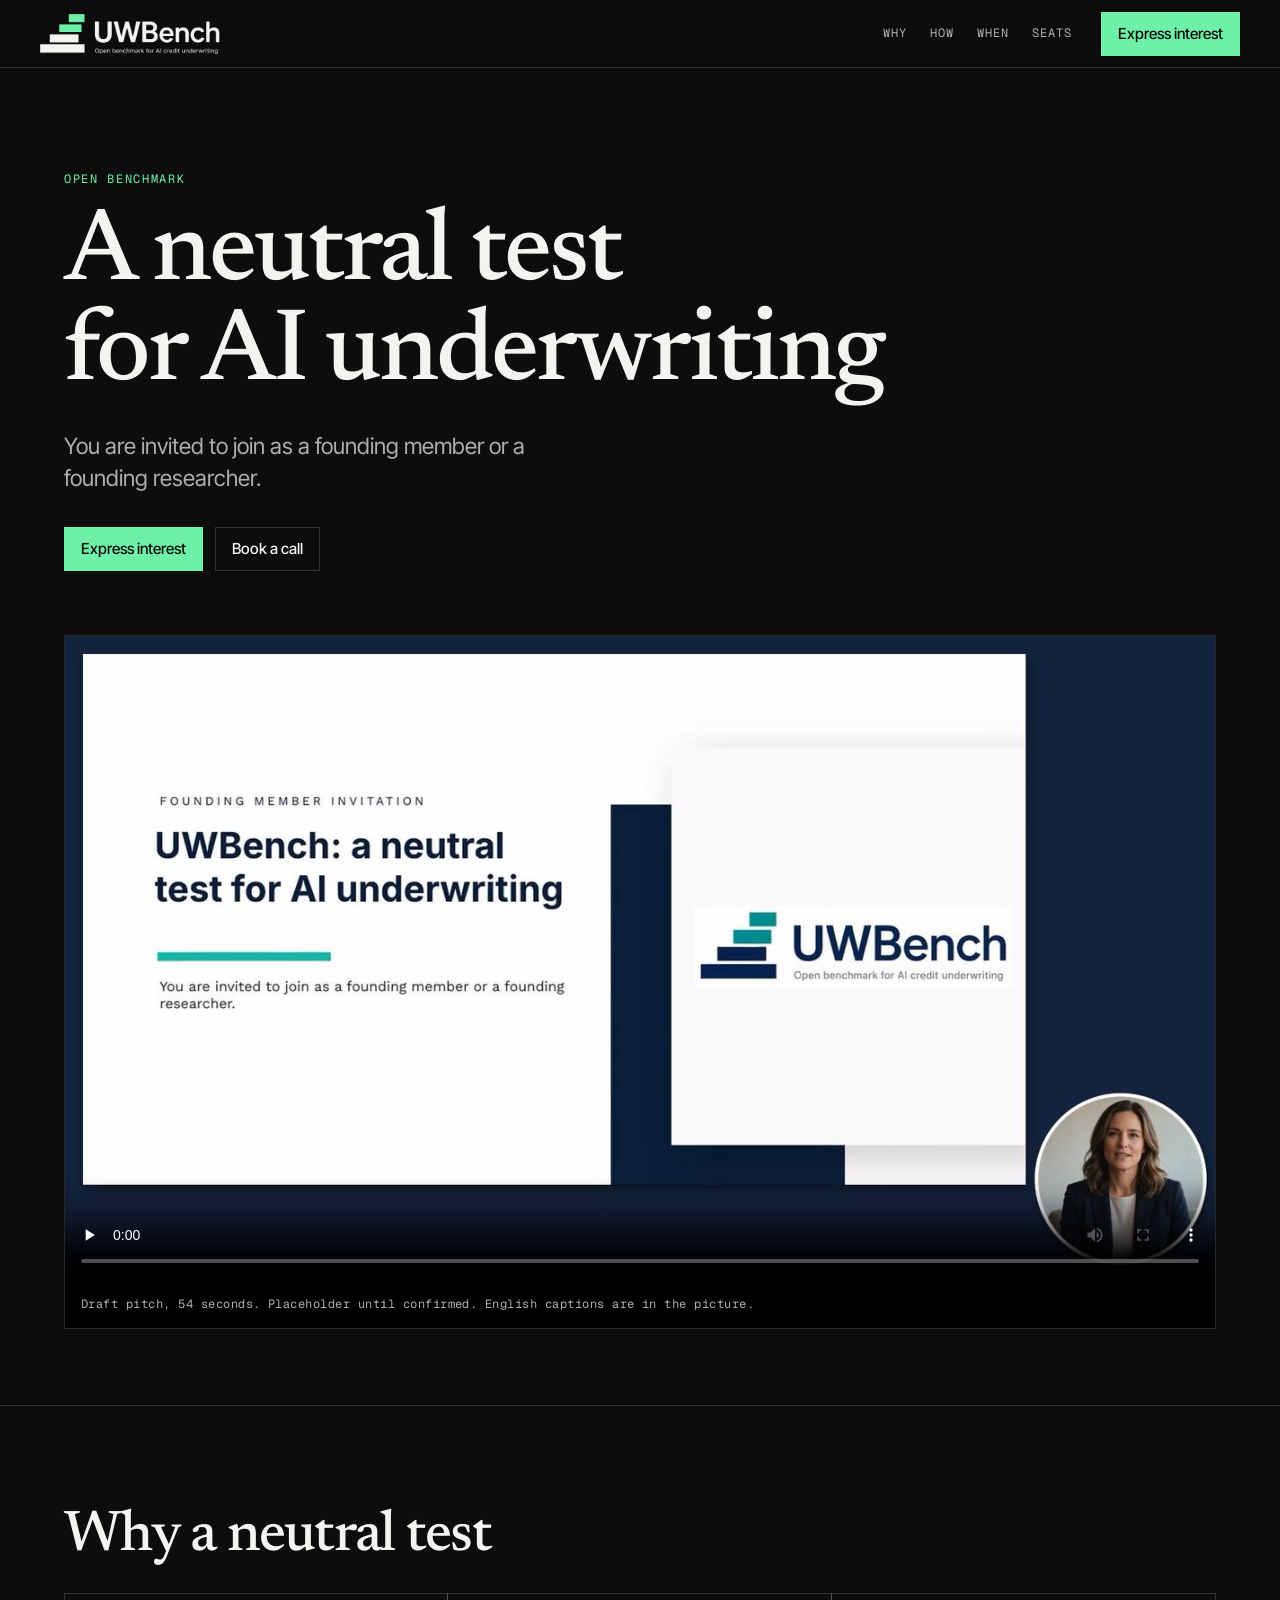
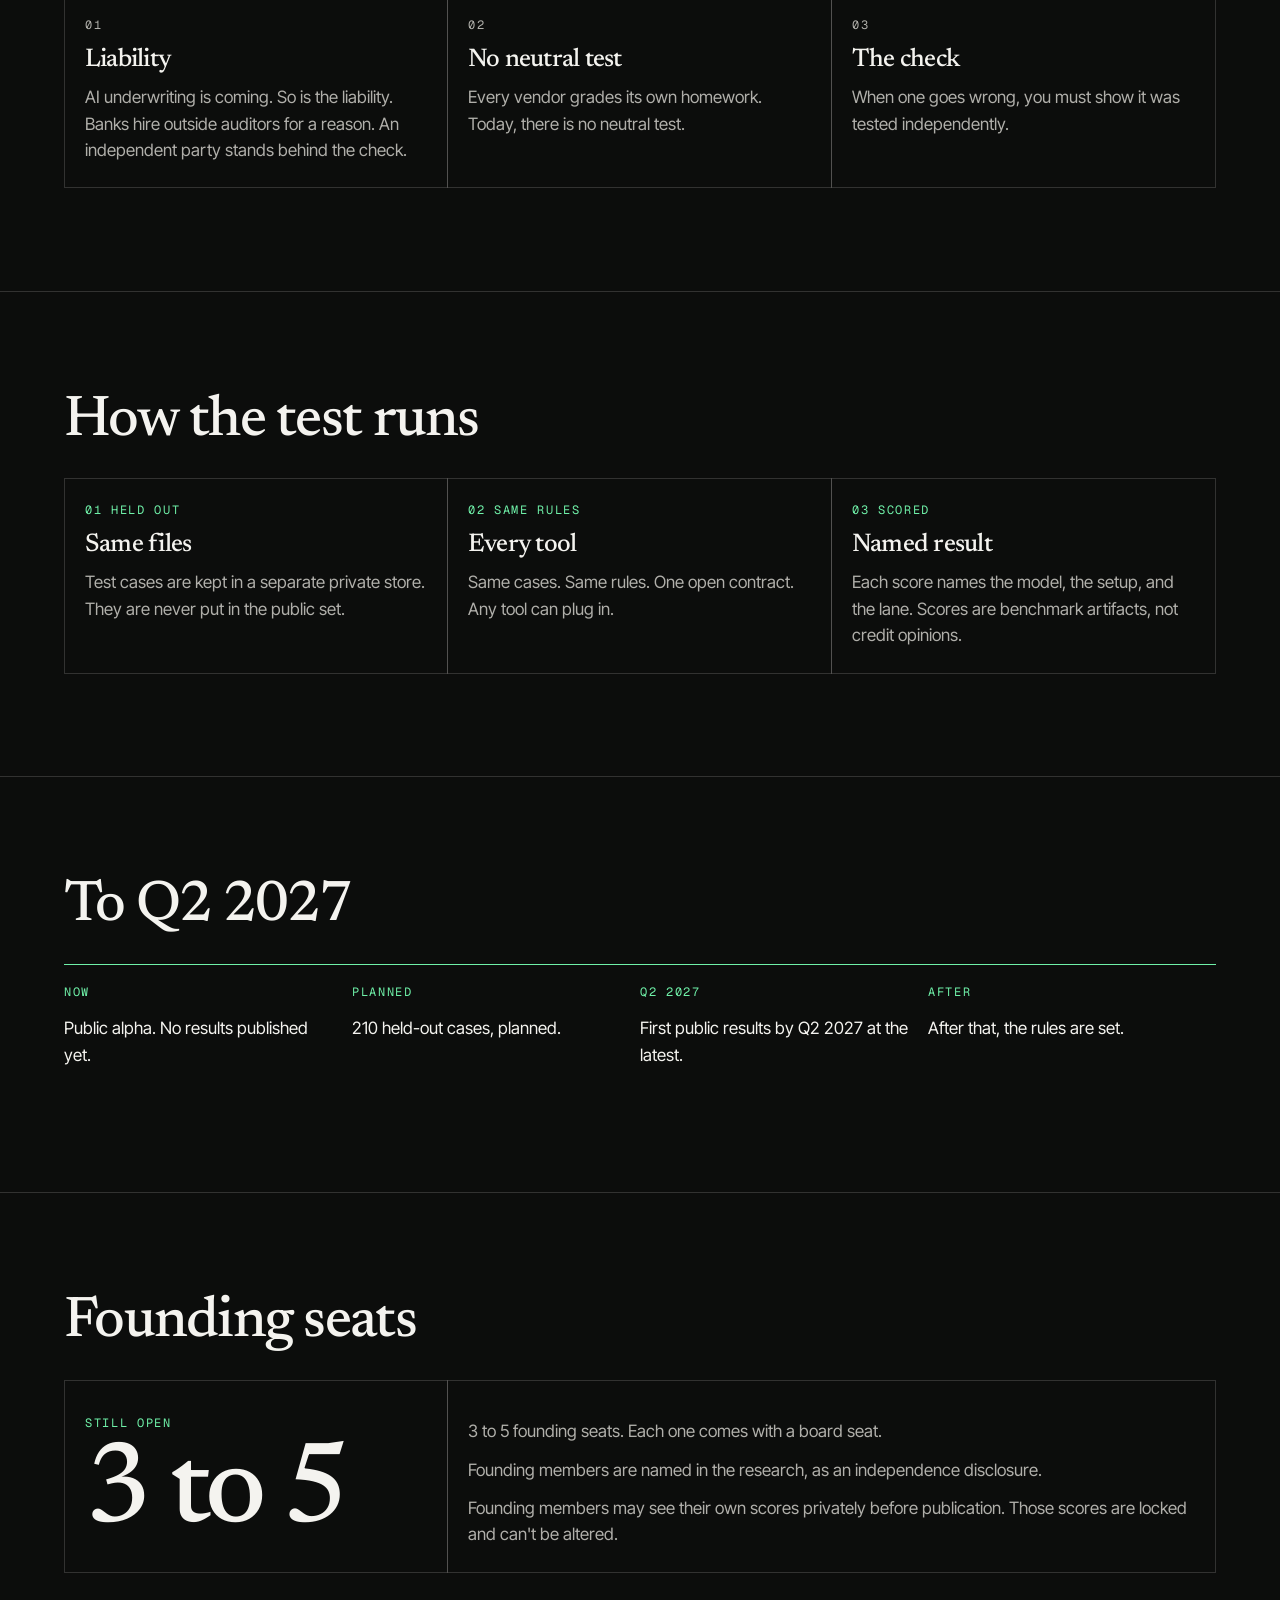
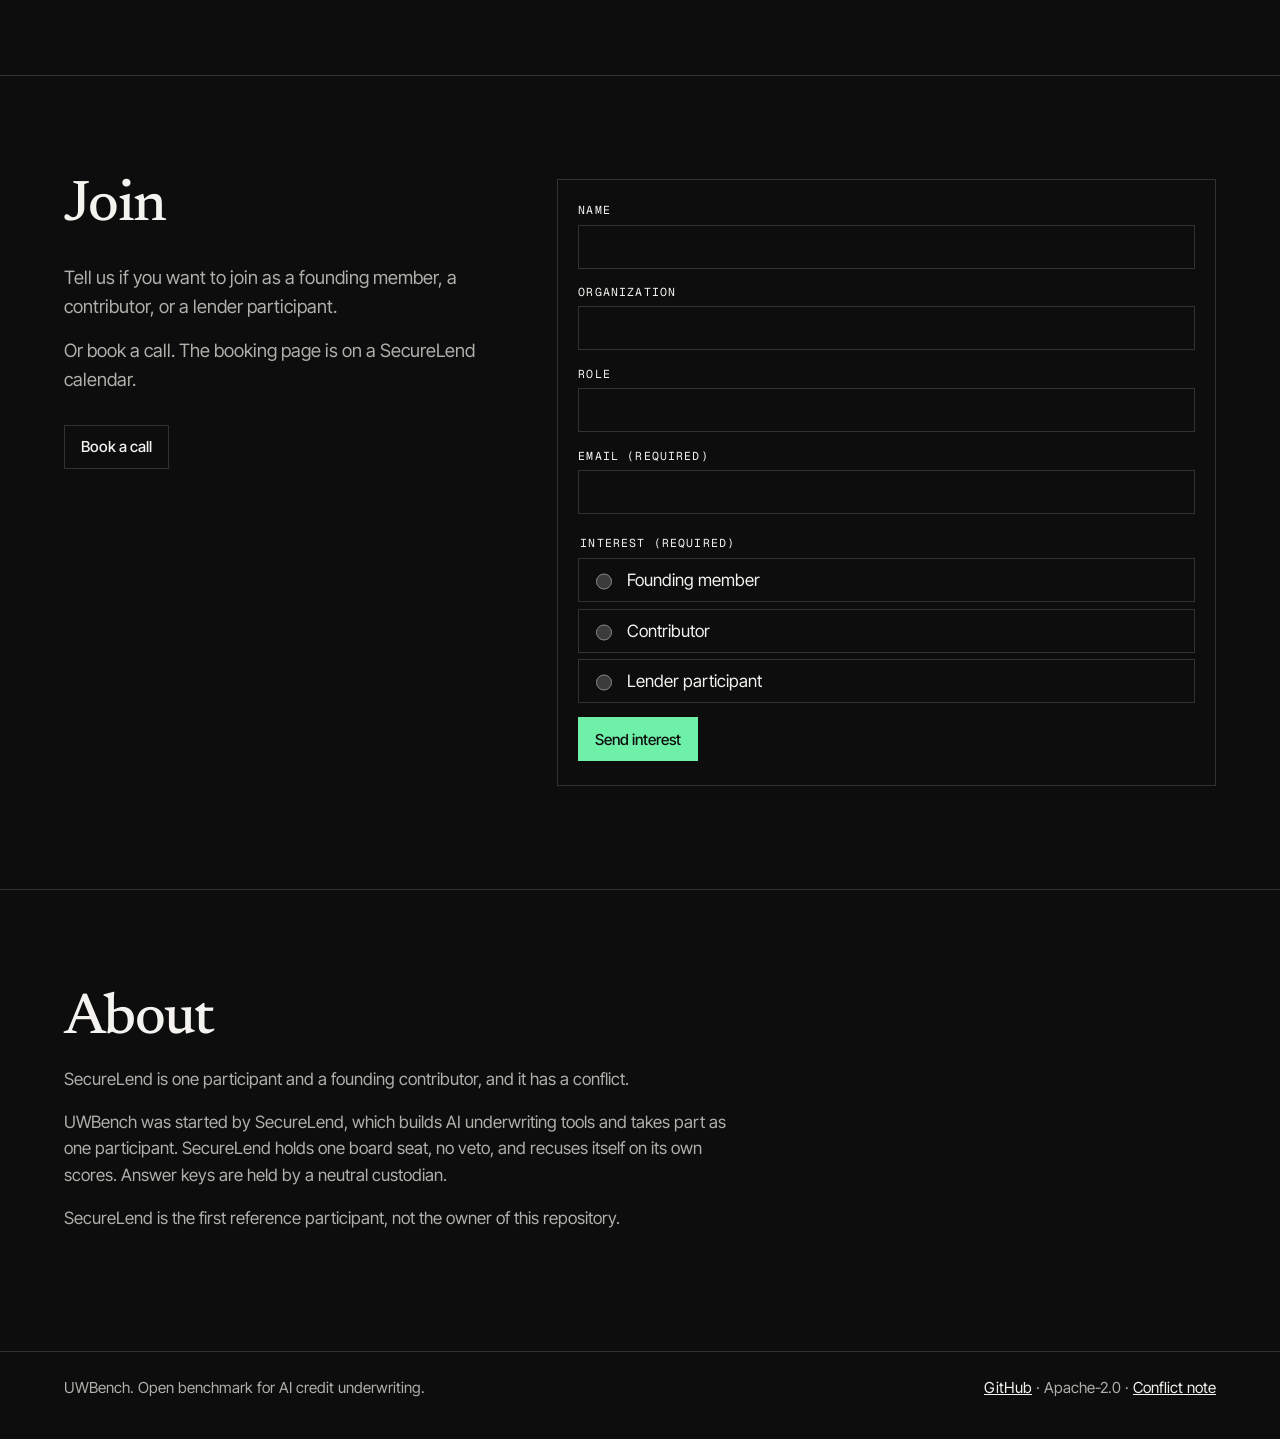
==== index.html @ a5bcb694 "Redesign the landing page for a dark editorial layout Newsreader, Inter Tight, and Geist Mono are se" ====
<!DOCTYPE html>
<html lang="en">
  <head>
    <meta charset="utf-8">
    <meta name="viewport" content="width=device-width, initial-scale=1">
    <title>UWBench: a neutral test for AI underwriting</title>
    <meta name="description" content="UWBench is an open, neutral benchmark for AI credit underwriting. Public alpha. No official scores yet. First public results by Q2 2027.">
    <meta name="theme-color" content="#0C0D0C">
    <link rel="icon" href="favicon.ico" sizes="any">
    <link rel="icon" href="assets/favicon-32.png" type="image/png" sizes="32x32">
    <link rel="apple-touch-icon" href="assets/apple-touch-icon.png">
    <link rel="canonical" href="https://underwritingbench.com/">
    <meta property="og:type" content="website">
    <meta property="og:url" content="https://underwritingbench.com/">
    <meta property="og:title" content="UWBench: a neutral test for AI underwriting">
    <meta property="og:description" content="UWBench is an open, neutral benchmark for AI credit underwriting. Public alpha. No official scores yet. First public results by Q2 2027.">
    <meta property="og:image" content="https://underwritingbench.com/assets/og.png">
    <meta property="og:image:width" content="1200">
    <meta property="og:image:height" content="630">
    <meta property="og:image:alt" content="UWBench. A neutral test for AI underwriting. Public alpha. No official scores yet.">
    <meta name="twitter:card" content="summary_large_image">
    <meta name="twitter:title" content="UWBench: a neutral test for AI underwriting">
    <meta name="twitter:description" content="UWBench is an open, neutral benchmark for AI credit underwriting. Public alpha. No official scores yet. First public results by Q2 2027.">
    <meta name="twitter:image" content="https://underwritingbench.com/assets/og.png">
    <meta name="twitter:image:alt" content="UWBench. A neutral test for AI underwriting. Public alpha. No official scores yet.">
    <link rel="preload" href="fonts/newsreader-latin.woff2" as="font" type="font/woff2" crossorigin>
    <link rel="preload" href="fonts/inter-tight-latin.woff2" as="font" type="font/woff2" crossorigin>
    <link rel="preload" href="assets/pitch-poster.jpg" as="image">
    <link rel="stylesheet" href="css/styles.css">
    <script>
      if (window.matchMedia && !matchMedia("(prefers-reduced-motion: reduce)").matches) {
        document.documentElement.classList.add("reveal");
      }
    </script>
  </head>
  <body>
    <a class="skip" href="#main">Skip to content</a>
    <header class="site-header">
      <a class="logo" href="./">
        <img src="assets/uwbench-logo-light.png" alt="UWBench. Open benchmark for AI credit underwriting." width="944" height="210">
      </a>
      <nav class="nav" aria-label="Page">
        <a href="#why">Why</a>
        <a href="#how">How</a>
        <a href="#when">When</a>
        <a href="#seats">Seats</a>
      </nav>
      <a class="btn btn-mint" href="#join">Express interest</a>
    </header>

    <main id="main">
      <section class="hero" aria-labelledby="hero-title">
        <div class="wrap">
          <p class="kicker">Open benchmark</p>
          <h1 id="hero-title">A neutral test<br>for AI underwriting</h1>
          <p class="sub">You are invited to join as a founding member or a founding researcher.</p>
          <div class="actions">
            <a class="btn btn-mint" href="#join">Express interest</a>
            <a class="btn btn-line" href="https://calendly.com/tobias-securelend/tobias-securelend-ai">Book a call</a>
          </div>
          <figure class="frame">
            <video controls preload="none" poster="assets/pitch-poster.jpg" width="1280" height="720">
              <source src="assets/pitch-web.mp4" type="video/mp4">
              <track kind="captions" srclang="en" label="English" src="assets/pitch-captions.vtt">
              This browser cannot play the video. The same points are written on this page.
            </video>
            <figcaption>Draft pitch, 54 seconds. Placeholder until confirmed. English captions are in the picture.</figcaption>
          </figure>
        </div>
      </section>

      <section class="section" id="why" aria-labelledby="why-title" data-reveal>
        <div class="wrap">
          <h2 id="why-title">Why a neutral test</h2>
          <div class="cards">
            <article class="card">
              <p class="kicker">01</p>
              <h3>Liability</h3>
              <p>AI underwriting is coming. So is the liability. Banks hire outside auditors for a reason. An independent party stands behind the check.</p>
            </article>
            <article class="card">
              <p class="kicker">02</p>
              <h3>No neutral test</h3>
              <p>Every vendor grades its own homework. Today, there is no neutral test.</p>
            </article>
            <article class="card">
              <p class="kicker">03</p>
              <h3>The check</h3>
              <p>When one goes wrong, you must show it was tested independently.</p>
            </article>
          </div>
        </div>
      </section>

      <section class="section" id="how" aria-labelledby="how-title" data-reveal>
        <div class="wrap">
          <h2 id="how-title">How the test runs</h2>
          <div class="run">
            <article class="step">
              <p class="idx">01 Held out</p>
              <h3>Same files</h3>
              <p>Test cases are kept in a separate private store. They are never put in the public set.</p>
            </article>
            <article class="step">
              <p class="idx">02 Same rules</p>
              <h3>Every tool</h3>
              <p>Same cases. Same rules. One open contract. Any tool can plug in.</p>
            </article>
            <article class="step">
              <p class="idx">03 Scored</p>
              <h3>Named result</h3>
              <p>Each score names the model, the setup, and the lane. Scores are benchmark artifacts, not credit opinions.</p>
            </article>
          </div>
        </div>
      </section>

      <section class="section" id="when" aria-labelledby="when-title" data-reveal>
        <div class="wrap">
          <h2 id="when-title">To Q2 2027</h2>
          <ol class="when">
            <li>
              <span class="idx">Now</span>
              <p>Public alpha. No results published yet.</p>
            </li>
            <li>
              <span class="idx">Planned</span>
              <p>210 held-out cases, planned.</p>
            </li>
            <li>
              <span class="idx">Q2 2027</span>
              <p>First public results by Q2 2027 at the latest.</p>
            </li>
            <li>
              <span class="idx">After</span>
              <p>After that, the rules are set.</p>
            </li>
          </ol>
        </div>
      </section>

      <section class="section" id="seats" aria-labelledby="seats-title" data-reveal>
        <div class="wrap">
          <h2 id="seats-title">Founding seats</h2>
          <div class="seats">
            <div class="seat-aside">
              <p class="seat-kicker">Still open</p>
              <p class="seat-count">3 to 5</p>
            </div>
            <div class="seat-copy">
              <ul>
                <li>3 to 5 founding seats. Each one comes with a board seat.</li>
                <li>Founding members are named in the research, as an independence disclosure.</li>
                <li>Founding members may see their own scores privately before publication. Those scores are locked and can't be altered.</li>
              </ul>
            </div>
          </div>
        </div>
      </section>

      <section class="section" id="join" aria-labelledby="join-title" data-reveal>
        <div class="wrap join-grid">
          <div class="join-copy">
            <h2 id="join-title">Join</h2>
            <p class="lede">Tell us if you want to join as a founding member, a contributor, or a lender participant.</p>
            <p class="lede lede-next">Or book a call. The booking page is on a SecureLend calendar.</p>
            <p class="actions"><a class="btn btn-line" href="https://calendly.com/tobias-securelend/tobias-securelend-ai">Book a call</a></p>
          </div>
          <div class="form-card">
            <p id="form-success" class="form-success" role="status" tabindex="-1" hidden></p>
            <form id="eoi-form" novalidate>
              <p id="form-error" class="form-error" role="alert" tabindex="-1" hidden></p>
              <noscript>
                <p>JavaScript is off, so this form cannot send. You can book a call instead.</p>
              </noscript>
              <label class="field">
                <span>Name</span>
                <input id="name" name="name" type="text" autocomplete="name">
              </label>
              <label class="field">
                <span>Organization</span>
                <input id="organization" name="organization" type="text" autocomplete="organization">
              </label>
              <label class="field">
                <span>Role</span>
                <input id="role" name="role" type="text" autocomplete="organization-title">
              </label>
              <label class="field">
                <span>Email (required)</span>
                <input id="email" name="email" type="email" autocomplete="email" required aria-required="true">
                <span class="field-error" id="email-error"></span>
              </label>
              <fieldset class="choices">
                <legend class="choice-legend">Interest (required)</legend>
                <label class="choice">
                  <input id="interest" type="radio" name="interest" value="Founding member" required>
                  <span>Founding member</span>
                </label>
                <label class="choice">
                  <input type="radio" name="interest" value="Contributor">
                  <span>Contributor</span>
                </label>
                <label class="choice">
                  <input type="radio" name="interest" value="Lender participant">
                  <span>Lender participant</span>
                </label>
                <span class="field-error" id="interest-error"></span>
              </fieldset>
              <button class="btn btn-mint" type="submit">Send interest</button>
            </form>
          </div>
        </div>
      </section>

      <section class="section" id="about" aria-labelledby="about-title" data-reveal>
        <div class="wrap about-note">
          <h2 id="about-title">About</h2>
          <p>SecureLend is one participant and a founding contributor, and it has a conflict.</p>
          <p>UWBench was started by SecureLend, which builds AI underwriting tools and takes part as one participant. SecureLend holds one board seat, no veto, and recuses itself on its own scores. Answer keys are held by a neutral custodian.</p>
          <p>SecureLend is the first reference participant, not the owner of this repository.</p>
        </div>
      </section>
    </main>

    <footer class="site-footer">
      <div class="wrap footer-row">
        <p>UWBench. Open benchmark for AI credit underwriting.</p>
        <p><a href="https://github.com/uwbench/uwbench">GitHub</a> · Apache-2.0 · <a href="#about">Conflict note</a></p>
      </div>
    </footer>
    <script src="js/form.js" defer></script>
    <script src="js/reveal.js" defer></script>
  </body>
</html>
---- css/styles.css ----
@font-face {
  font-family: "Newsreader";
  src: url("../fonts/newsreader-latin.woff2") format("woff2");
  font-weight: 500;
  font-style: normal;
  font-display: swap;
}

@font-face {
  font-family: "Inter Tight";
  src: url("../fonts/inter-tight-latin.woff2") format("woff2");
  font-weight: 400;
  font-style: normal;
  font-display: swap;
}

@font-face {
  font-family: "Inter Tight";
  src: url("../fonts/inter-tight-500-latin.woff2") format("woff2");
  font-weight: 500;
  font-style: normal;
  font-display: swap;
}

@font-face {
  font-family: "Geist Mono";
  src: url("../fonts/geist-mono-latin.woff2") format("woff2");
  font-weight: 400;
  font-style: normal;
  font-display: swap;
}

:root {
  --bg: #0c0d0c;
  --text: #f4f3ef;
  --muted: #b0afaa;
  --mint: #6ff0a8;
  --line: rgba(244, 243, 239, 0.16);
  --err: #ffb4b4;
  --serif: "Newsreader", "Iowan Old Style", Palatino, serif;
  --sans: "Inter Tight", "Segoe UI", sans-serif;
  --mono: "Geist Mono", ui-monospace, "SFMono-Regular", Menlo, monospace;
  --page: 72rem;
  --pad: clamp(1.25rem, 4vw, 2.5rem);
}

*,
*::before,
*::after { box-sizing: border-box; }

html { color-scheme: dark; }

body {
  margin: 0;
  background: var(--bg);
  color: var(--text);
  font-family: var(--sans);
  font-size: 1.0625rem;
  line-height: 1.55;
  font-weight: 400;
}

img, video { max-width: 100%; height: auto; }

a { color: inherit; }

:focus-visible {
  outline: 2px solid var(--text);
  outline-offset: 3px;
}

.skip {
  position: absolute;
  left: var(--pad);
  top: 0.75rem;
  transform: translateY(-150%);
  background: var(--bg);
  color: var(--text);
  padding: 0.6rem 0.8rem;
  z-index: 30;
}

.skip:focus { transform: none; }

.wrap {
  width: min(100% - (var(--pad) * 2), var(--page));
  margin-inline: auto;
}

.site-header {
  position: sticky;
  top: 0;
  z-index: 20;
  display: flex;
  flex-wrap: wrap;
  align-items: center;
  gap: 0.25rem 1.25rem;
  min-height: 4.25rem;
  padding: 0.4rem var(--pad);
  background: rgba(12, 13, 12, 0.9);
  border-bottom: 1px solid var(--line);
  backdrop-filter: blur(16px);
}

.logo {
  display: inline-flex;
  align-items: center;
  min-height: 44px;
  margin-right: auto;
}

.logo img { height: 40px; width: auto; }

.nav {
  display: flex;
  flex-wrap: wrap;
  align-items: center;
  gap: 0.15rem 0.35rem;
}

.nav a {
  display: inline-flex;
  align-items: center;
  min-height: 44px;
  padding: 0 0.55rem;
  color: var(--muted);
  font-family: var(--mono);
  font-size: 0.75rem;
  letter-spacing: 0.08em;
  text-transform: uppercase;
  text-decoration: none;
}

.nav a:hover { color: var(--text); }

.btn {
  display: inline-flex;
  align-items: center;
  justify-content: center;
  min-height: 44px;
  padding: 0.55rem 1rem;
  border: 1px solid transparent;
  font-family: var(--sans);
  font-size: 0.95rem;
  font-weight: 500;
  line-height: 1;
  text-decoration: none;
  cursor: pointer;
}

.btn-mint {
  background: var(--mint);
  color: var(--bg);
}

.btn-mint:hover { background: #8ff5bb; }

.btn-line {
  background: transparent;
  color: var(--text);
  border-color: var(--line);
}

.btn-line:hover { border-color: var(--text); }

.hero { padding: clamp(3.5rem, 8vw, 6.5rem) 0 clamp(3rem, 6vw, 5rem); }

.kicker {
  margin: 0 0 1rem;
  color: var(--mint);
  font-family: var(--mono);
  font-size: 0.75rem;
  letter-spacing: 0.14em;
  text-transform: uppercase;
}

h1, h2, h3 {
  font-family: var(--serif);
  font-weight: 500;
  letter-spacing: -0.03em;
  line-height: 0.98;
  margin: 0;
}

h1 { font-size: clamp(3.25rem, 8.4vw, 6.4rem); }

.sub {
  max-width: 34rem;
  margin: 1.5rem 0 0;
  color: var(--muted);
  font-size: clamp(1.15rem, 2vw, 1.4rem);
  line-height: 1.45;
}

.actions {
  display: flex;
  flex-wrap: wrap;
  gap: 0.75rem;
  margin: 2rem 0 0;
}

.frame {
  margin: clamp(2.5rem, 5vw, 4rem) 0 0;
  border: 1px solid var(--line);
  background: #000;
}

.frame video {
  display: block;
  width: 100%;
  aspect-ratio: 16 / 9;
  background: #000;
}

.frame figcaption {
  margin: 0;
  padding: 0.75rem 1rem 0.9rem;
  color: var(--muted);
  font-family: var(--mono);
  font-size: 0.75rem;
  letter-spacing: 0.04em;
}

.section {
  padding: clamp(4rem, 8vw, 7rem) 0;
  border-top: 1px solid var(--line);
}

h2 {
  font-size: clamp(2.2rem, 4.5vw, 3.6rem);
  max-width: 14ch;
  margin-bottom: 1.75rem;
}

.cards, .run, .when, .seats, .join-grid {
  display: grid;
  grid-template-columns: repeat(12, minmax(0, 1fr));
  gap: 0;
}

.card, .step, .when li, .seat-aside, .seat-copy, .form-card {
  border: 1px solid var(--line);
  min-width: 0;
}

.card, .step, .seat-aside, .seat-copy, .form-card { padding: 1.35rem 1.25rem 1.5rem; }

.card { grid-column: span 4; }
.card + .card, .step + .step { margin-left: -1px; }

.card h3, .step h3 {
  margin: 0.85rem 0 0.7rem;
  font-size: clamp(1.6rem, 2vw, 2rem);
}

.card p, .step p, .seat-copy p, .lede, .when p { margin: 0; }

.card p, .step p, .seat-copy li, .lede, .when p, .about-note p {
  color: var(--muted);
}

.step { grid-column: span 4; }

.step .idx, .when .idx, .seat-kicker {
  color: var(--mint);
  font-family: var(--mono);
  font-size: 0.75rem;
  letter-spacing: 0.14em;
  text-transform: uppercase;
}

.when { margin: 0; padding: 0; list-style: none; }

.when li {
  grid-column: span 3;
  padding: 1.15rem 1.15rem 1.35rem 0;
  border: 0;
  border-top: 1px solid var(--mint);
}

.when .idx { display: block; margin-bottom: 0.85rem; }

.when p { color: var(--text); }

.seats { margin-top: 0.5rem; }

.seat-aside, .seat-copy { grid-row: auto; }

.seat-aside { grid-column: span 4; }
.seat-copy { grid-column: span 8; margin-left: -1px; }

.seat-count {
  margin: 0.4rem 0 0;
  font-family: var(--serif);
  font-size: clamp(4.5rem, 9vw, 7.5rem);
  line-height: 0.86;
  letter-spacing: -0.04em;
}

.seat-copy ul {
  margin: 1rem 0 0;
  padding: 0;
  list-style: none;
}

.seat-copy li + li { margin-top: 0.75rem; }

.join-grid { align-items: start; gap: 1.5rem 2rem; }

.join-copy { grid-column: span 5; }
.form-card { grid-column: span 7; background: transparent; }

.lede { max-width: 28rem; font-size: 1.15rem; }
.lede-next { margin-top: 1rem; }

.form-card h2 { margin-bottom: 1.1rem; }

.field, .choices { margin: 0 0 0.9rem; }

.field { display: flex; flex-direction: column; gap: 0.35rem; }

.field span, .choice-legend {
  color: var(--text);
  font-family: var(--mono);
  font-size: 0.72rem;
  letter-spacing: 0.1em;
  text-transform: uppercase;
}

input[type="text"],
input[type="email"] {
  width: 100%;
  min-height: 44px;
  padding: 0.55rem 0.7rem;
  border: 1px solid var(--line);
  border-radius: 0;
  background: transparent;
  color: var(--text);
  font: 1rem/1.4 var(--sans);
}

.choices { border: 0; padding: 0; }

.choice {
  display: flex;
  align-items: center;
  gap: 0.7rem;
  min-height: 44px;
  margin-top: 0.4rem;
  padding: 0 0.7rem;
  border: 1px solid var(--line);
}

.choice input {
  width: 1.05rem;
  height: 1.05rem;
  accent-color: var(--mint);
}

.field-error { margin: 0; color: var(--err); font-size: 0.95rem; }
.field-error:not(:empty) { display: block; }

input[aria-invalid="true"], .choice input[aria-invalid="true"] { border-color: var(--err); }

.form-error, .form-success {
  margin: 0 0 1rem;
  padding: 0.9rem 1rem;
}

.form-error {
  color: var(--err);
  border: 1px solid var(--err);
}

.form-success {
  color: var(--text);
  border: 1px solid var(--line);
  border-left: 3px solid var(--mint);
}

.about-note p { max-width: 42rem; }
.about-note p + p { margin-top: 0.9rem; }
.about-note h2 { margin-bottom: 1rem; }

.site-footer {
  padding: 1.5rem 0 2.5rem;
  border-top: 1px solid var(--line);
  color: var(--muted);
  font-size: 0.95rem;
}

.site-footer p { margin: 0; }
.site-footer a { color: var(--text); }

.footer-row {
  display: flex;
  flex-wrap: wrap;
  gap: 0.5rem 1.25rem;
  align-items: baseline;
  justify-content: space-between;
}

.reveal [data-reveal] {
  opacity: 0;
  transform: translateY(10px);
  transition: opacity 0.55s ease, transform 0.55s ease;
}

.reveal [data-reveal].is-in {
  opacity: 1;
  transform: none;
}

@media (max-width: 860px) {
  .site-header .btn { order: 2; }
  .nav { order: 3; width: 100%; }

  .card, .step, .when li, .seat-aside, .seat-copy, .join-copy, .form-card {
    grid-column: span 12;
  }

  .card + .card, .step + .step, .seat-copy { margin-left: 0; margin-top: -1px; }

  .when li { padding-right: 0; }

  .nav { width: 100%; }
}

@media (prefers-reduced-motion: reduce) {
  .reveal [data-reveal] {
    opacity: 1;
    transform: none;
    transition: none;
  }
}
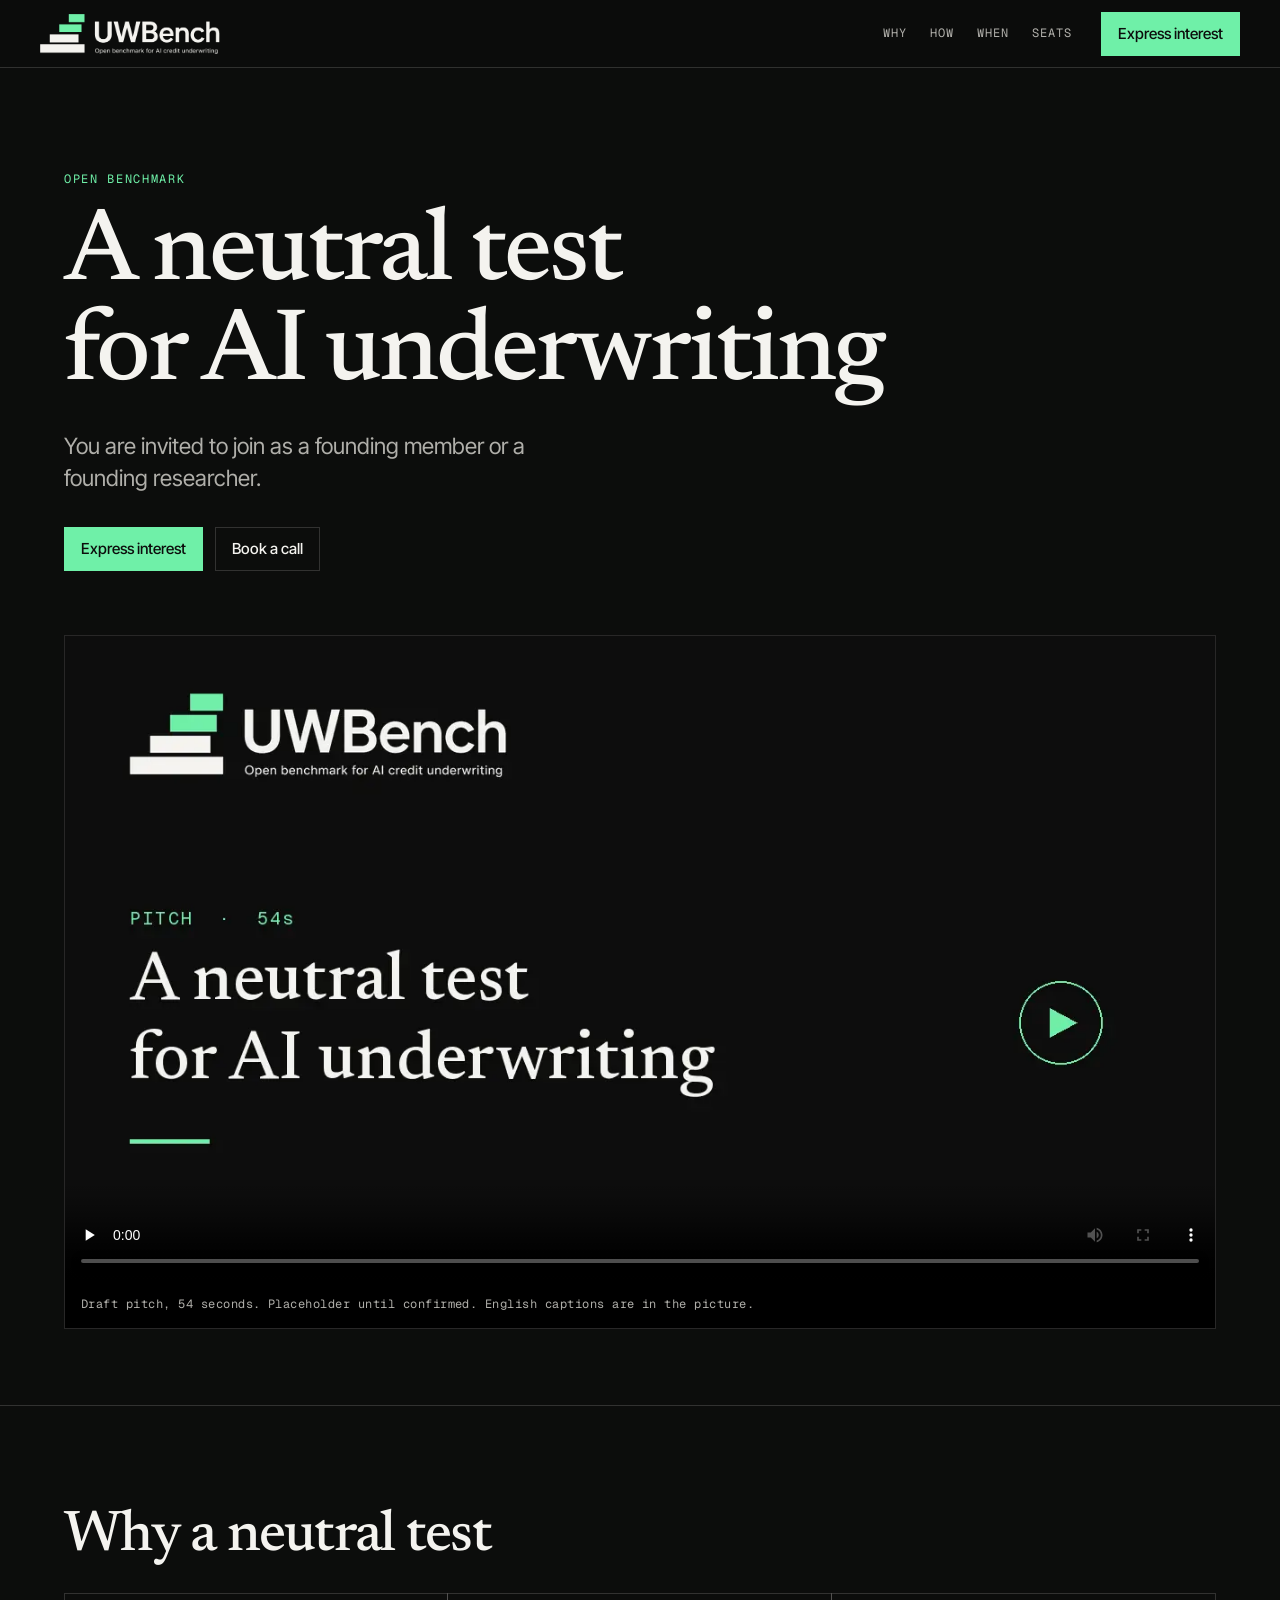
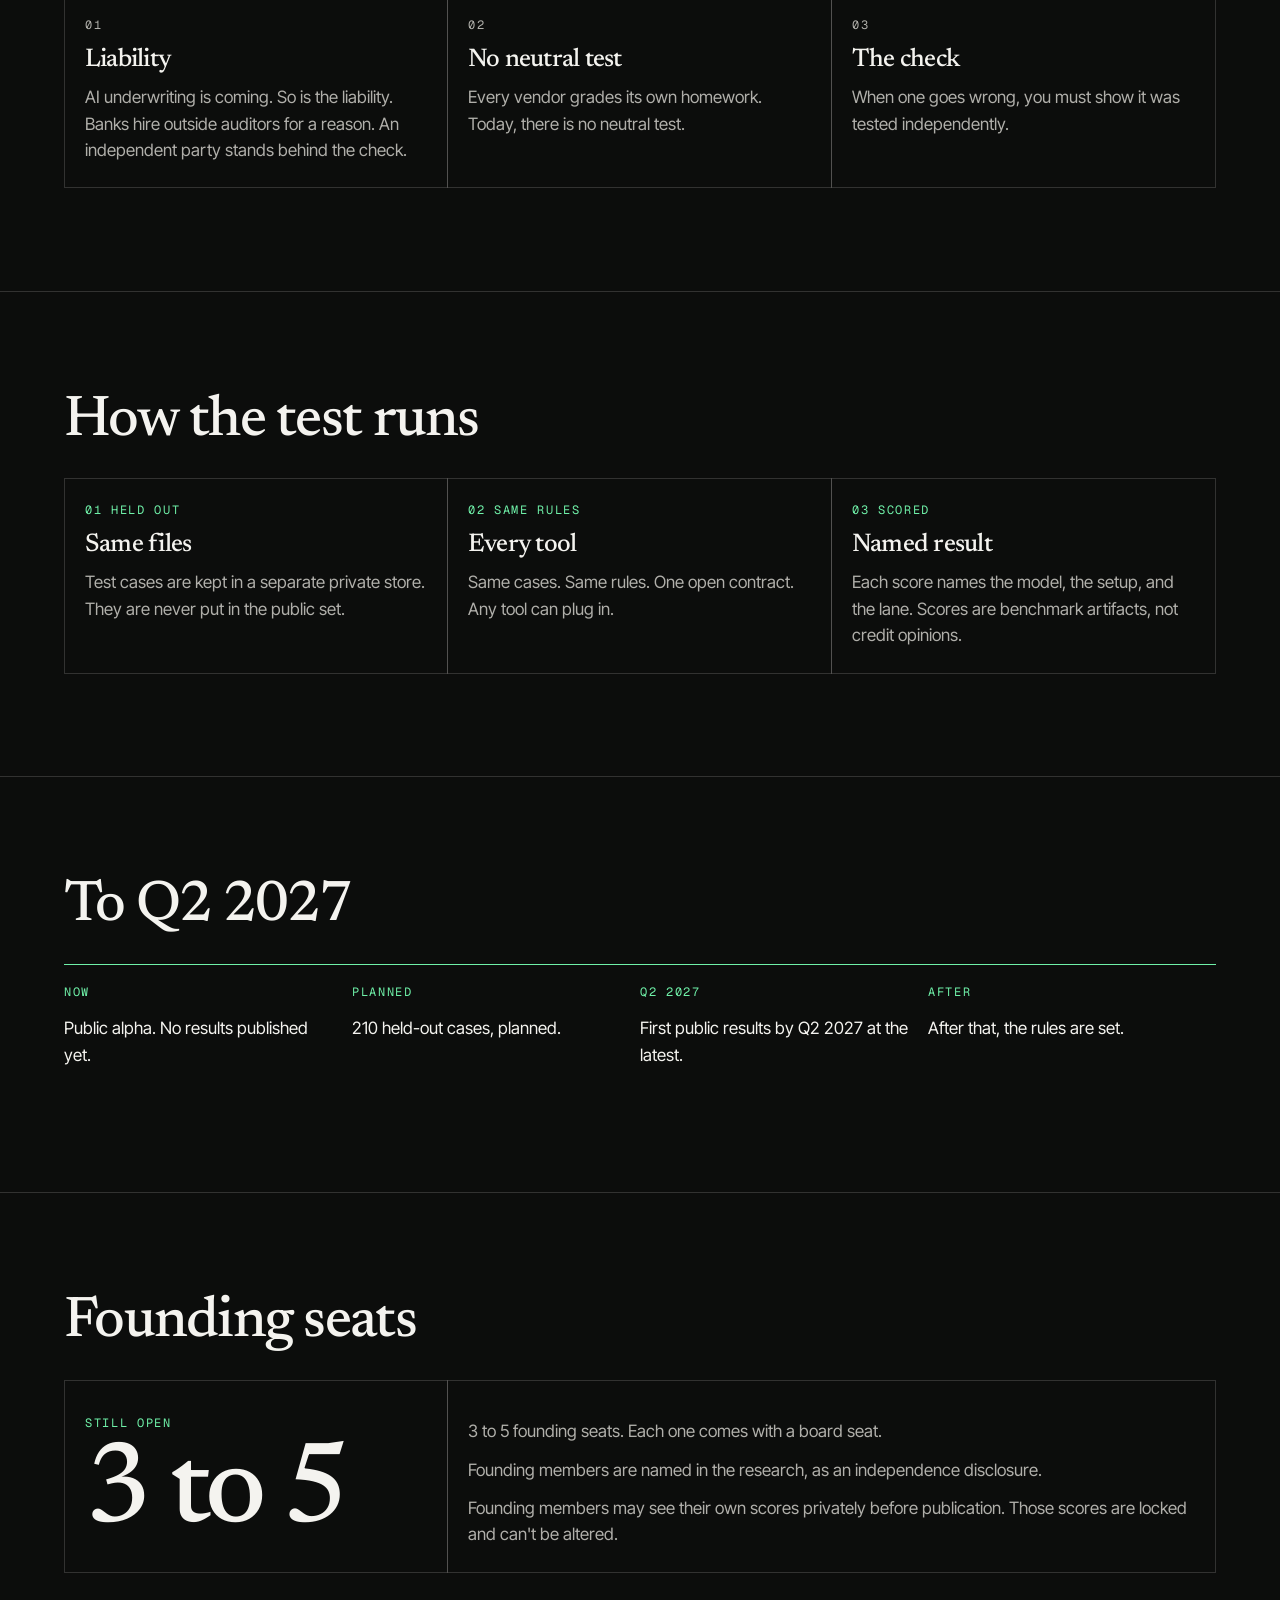
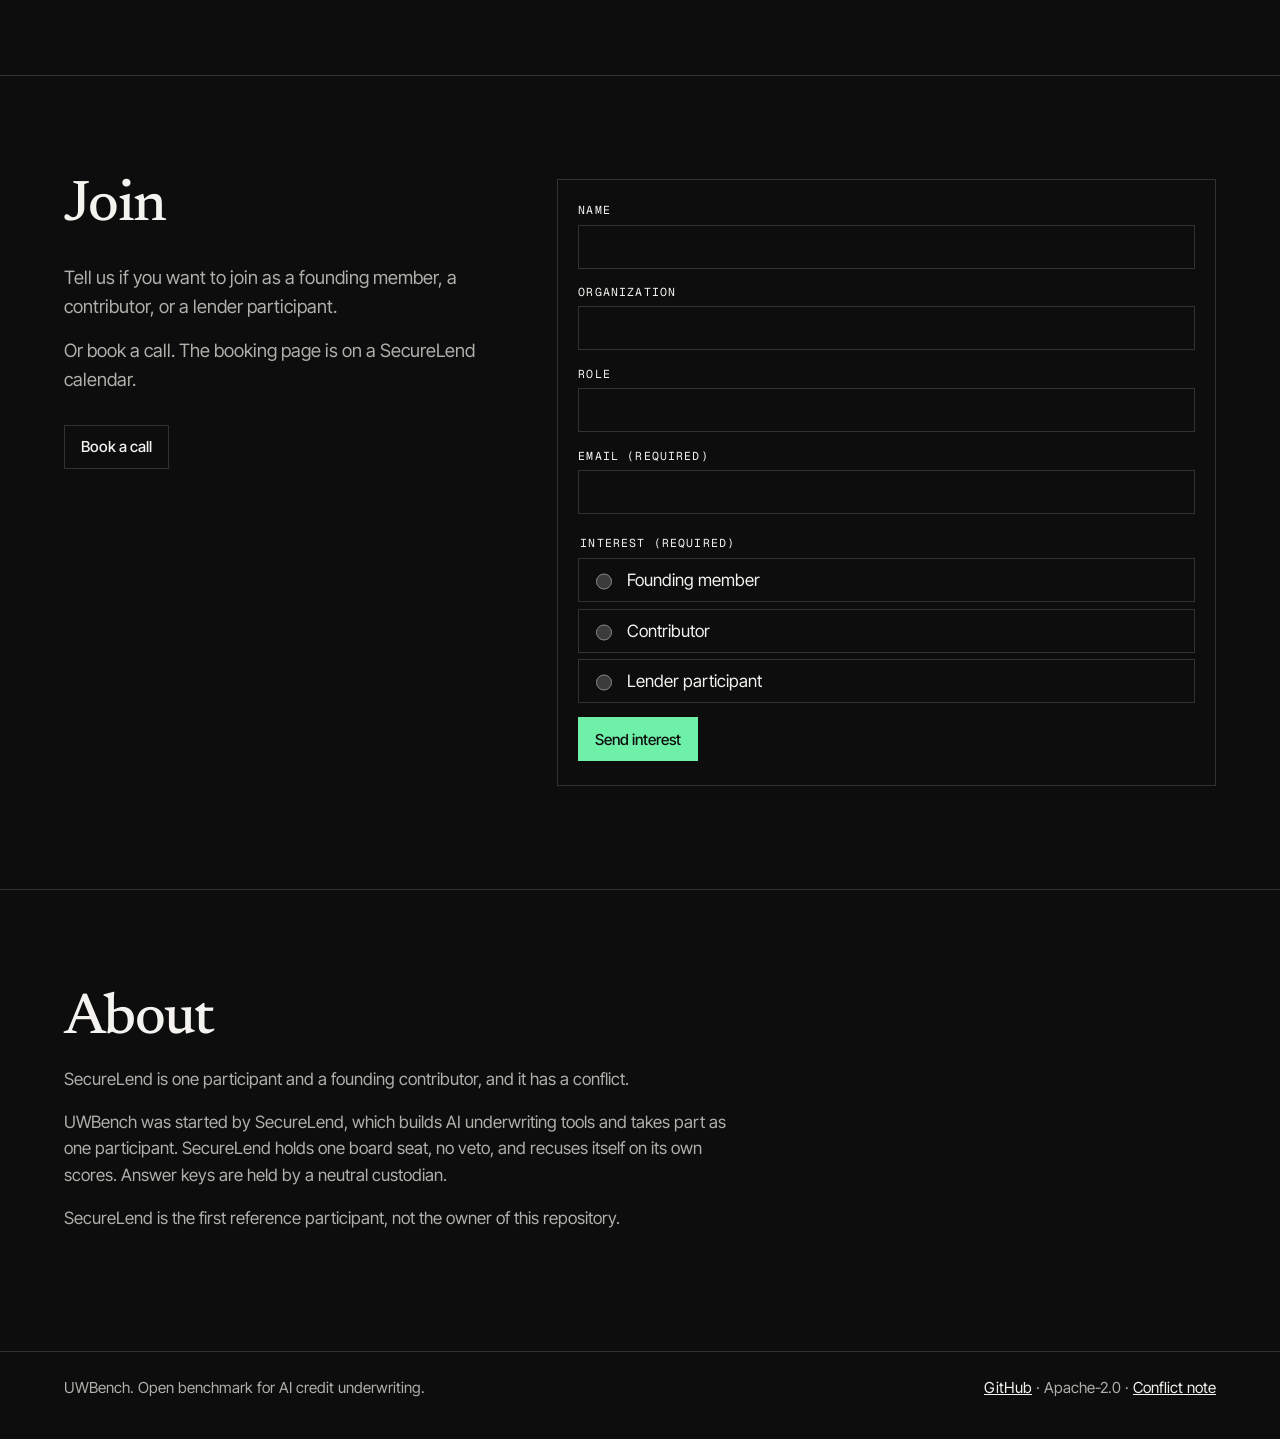
==== commit bad27a44: "Replace the pitch poster with a dark title card The frame uses the same near-black and mint palette " ====
--- a/index.html
+++ b/index.html
@@ -25,7 +25,7 @@
     <meta name="twitter:image:alt" content="UWBench. A neutral test for AI underwriting. Public alpha. No official scores yet.">
     <link rel="preload" href="fonts/newsreader-latin.woff2" as="font" type="font/woff2" crossorigin>
     <link rel="preload" href="fonts/inter-tight-latin.woff2" as="font" type="font/woff2" crossorigin>
-    <link rel="preload" href="assets/pitch-poster.jpg" as="image">
+    <link rel="preload" href="assets/pitch-poster.webp" as="image" type="image/webp">
     <link rel="stylesheet" href="css/styles.css">
     <script>
       if (window.matchMedia && !matchMedia("(prefers-reduced-motion: reduce)").matches) {
@@ -59,11 +59,21 @@
             <a class="btn btn-line" href="https://calendly.com/tobias-securelend/tobias-securelend-ai">Book a call</a>
           </div>
           <figure class="frame">
-            <video controls preload="none" poster="assets/pitch-poster.jpg" width="1280" height="720">
+            <video id="pitch" controls preload="none" width="1280" height="720">
               <source src="assets/pitch-web.mp4" type="video/mp4">
               <track kind="captions" srclang="en" label="English" src="assets/pitch-captions.vtt">
               This browser cannot play the video. The same points are written on this page.
             </video>
+            <script>
+              (function () {
+                var v = document.getElementById("pitch");
+                var webp = false;
+                try {
+                  webp = document.createElement("canvas").toDataURL("image/webp").indexOf("data:image/webp") === 0;
+                } catch (e) {}
+                v.poster = webp ? "assets/pitch-poster.webp" : "assets/pitch-poster.jpg";
+              })();
+            </script>
             <figcaption>Draft pitch, 54 seconds. Placeholder until confirmed. English captions are in the picture.</figcaption>
           </figure>
         </div>
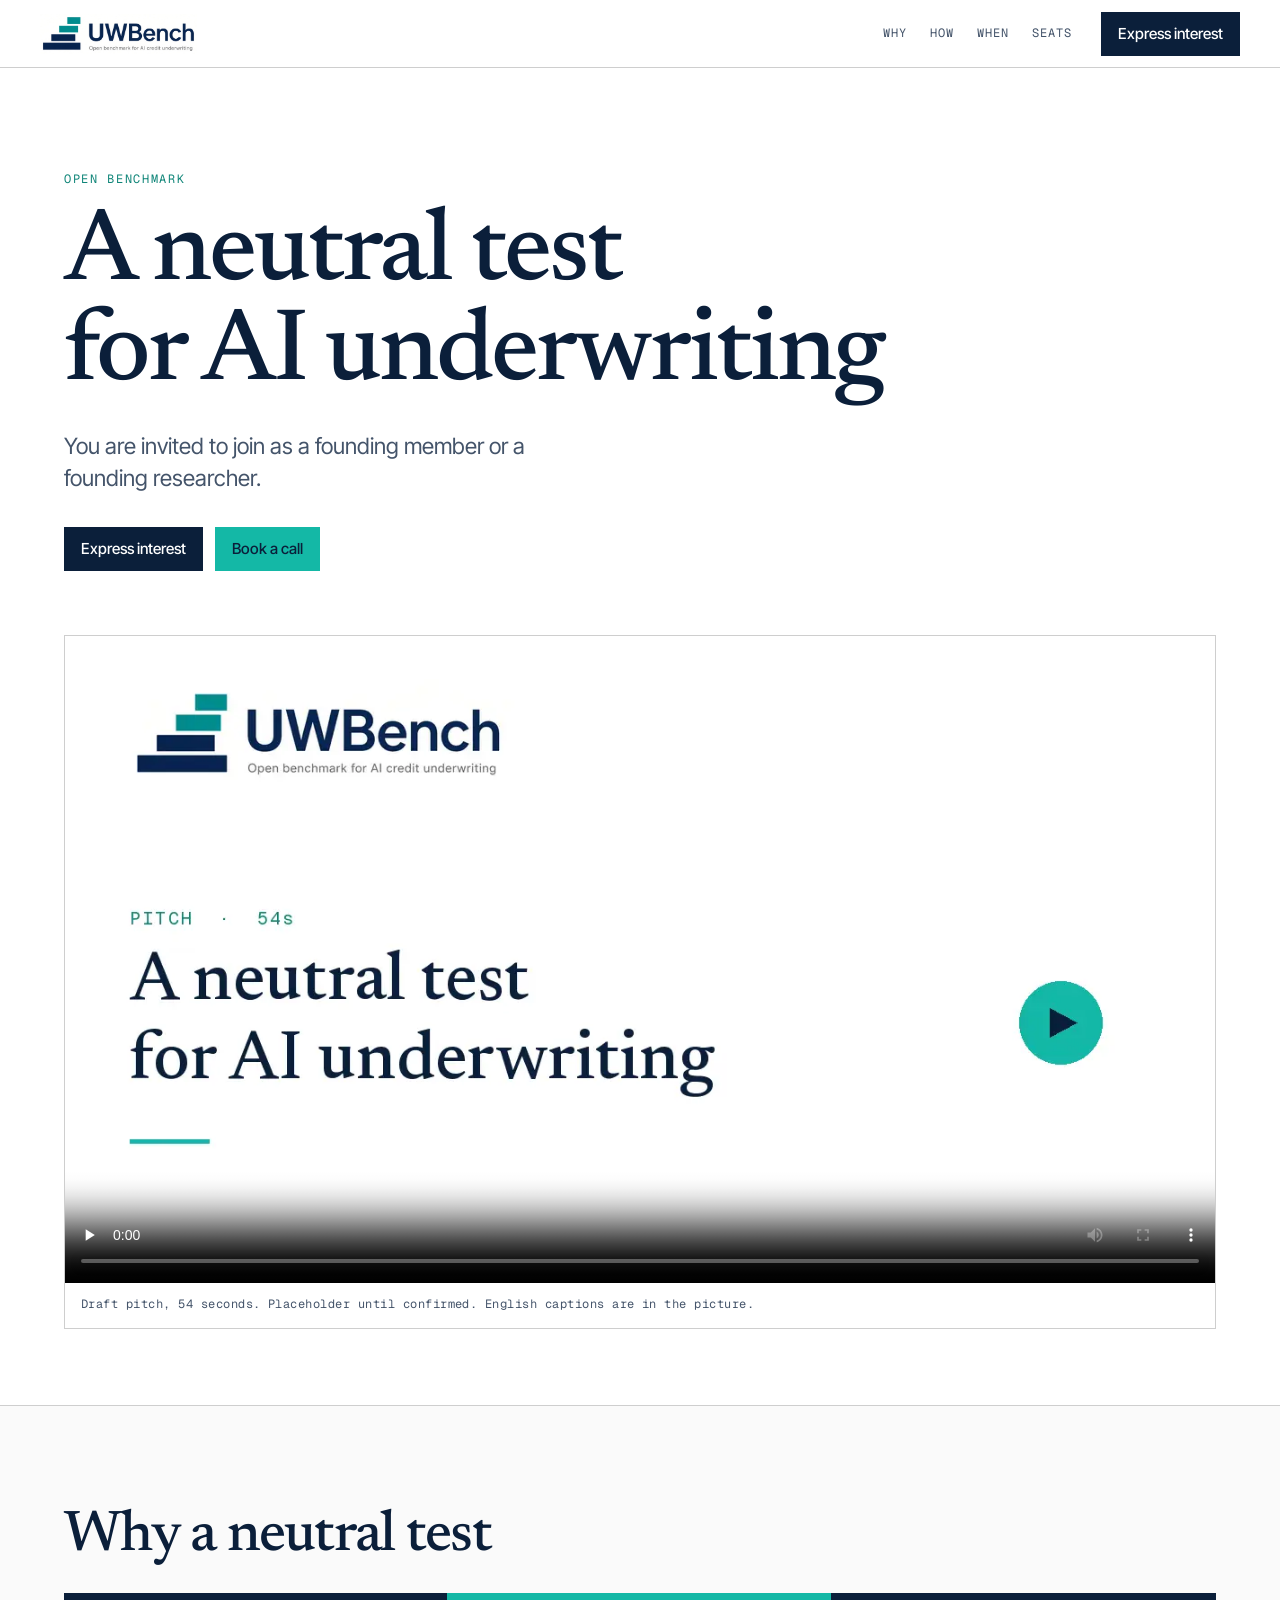
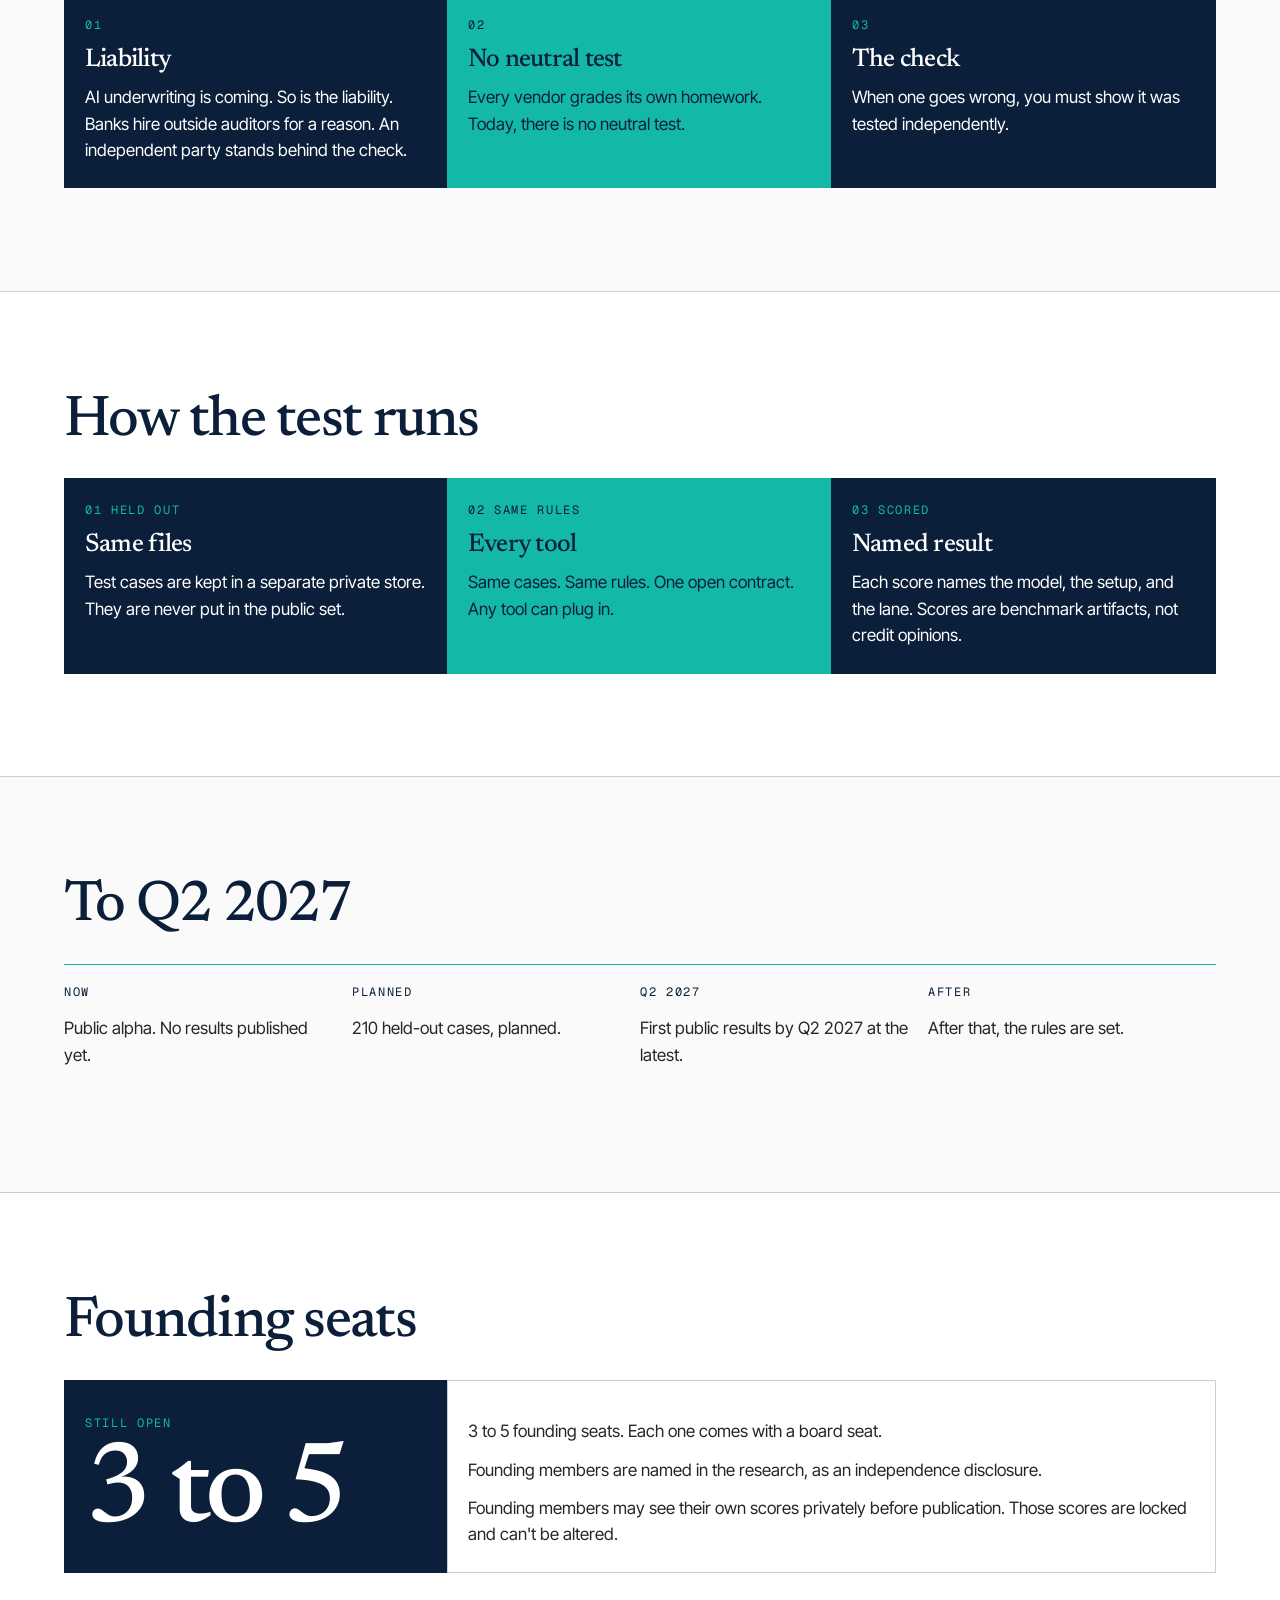
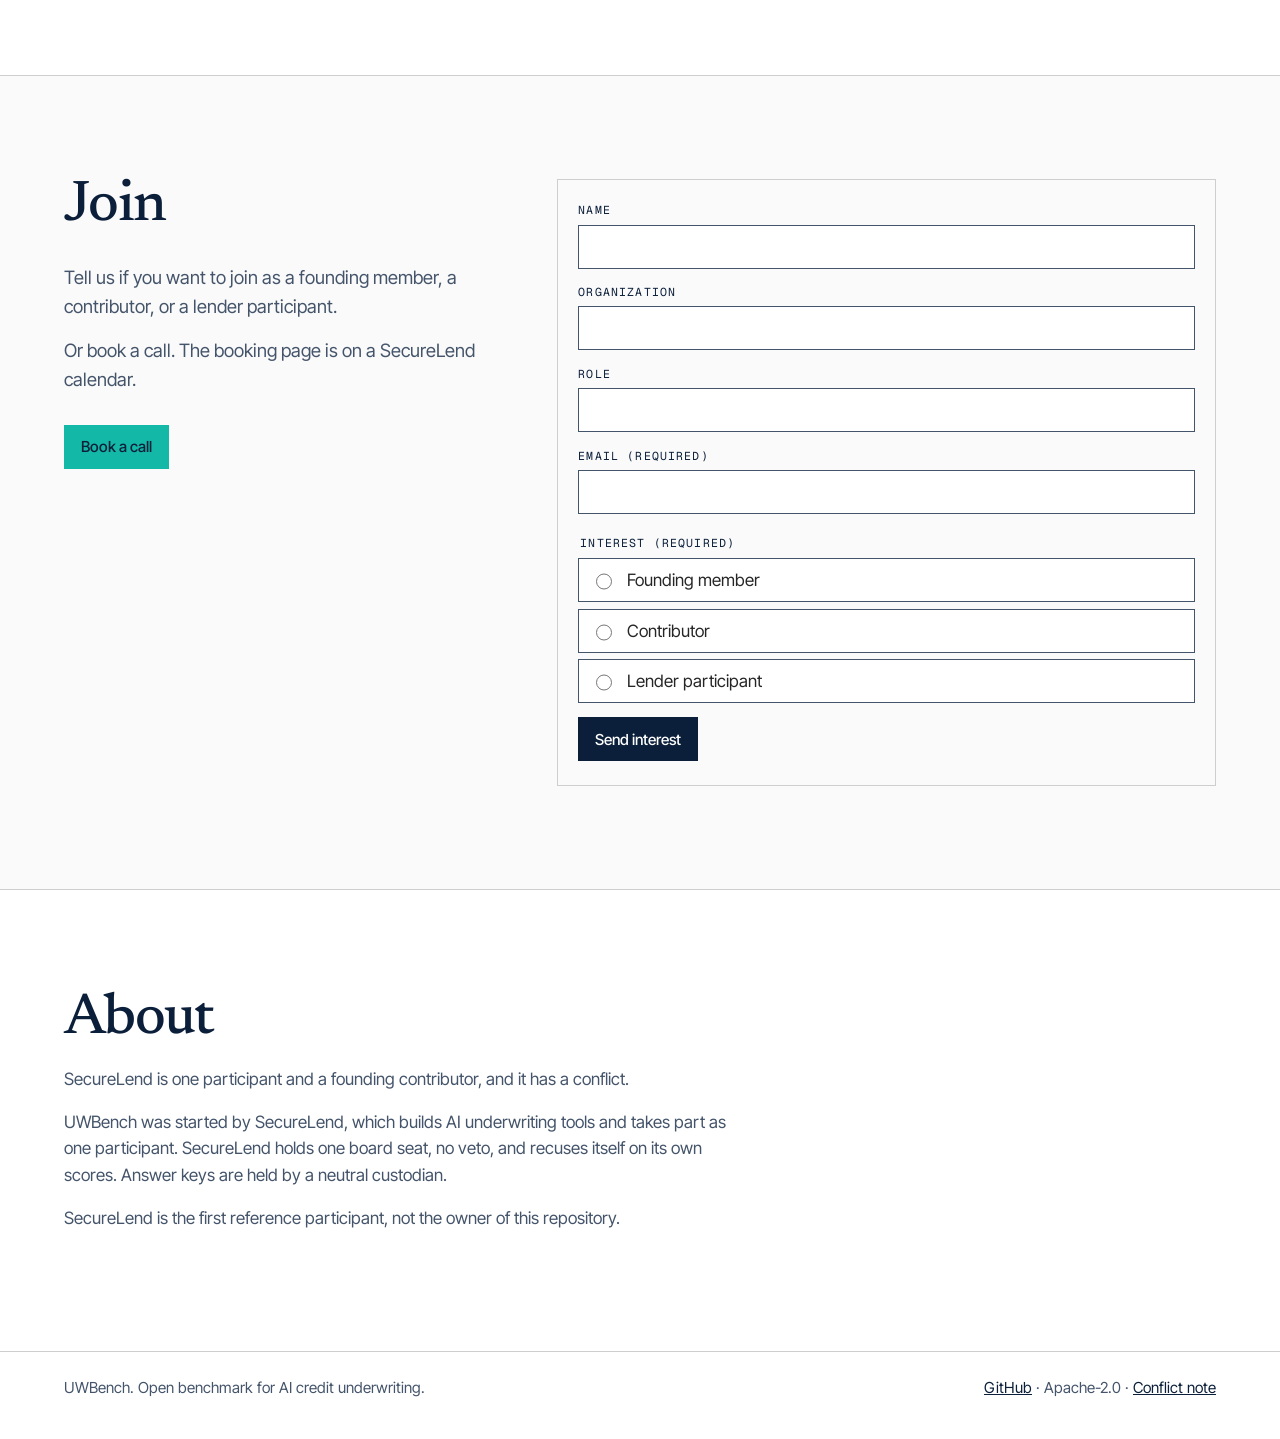
==== commit f37112b9: "Reskin the page in the deck white, navy, and teal Layout and type stay. Near-black and mint are gone" ====
--- a/index.html
+++ b/index.html
@@ -5,7 +5,7 @@
     <meta name="viewport" content="width=device-width, initial-scale=1">
     <title>UWBench: a neutral test for AI underwriting</title>
     <meta name="description" content="UWBench is an open, neutral benchmark for AI credit underwriting. Public alpha. No official scores yet. First public results by Q2 2027.">
-    <meta name="theme-color" content="#0C0D0C">
+    <meta name="theme-color" content="#FFFFFF">
     <link rel="icon" href="favicon.ico" sizes="any">
     <link rel="icon" href="assets/favicon-32.png" type="image/png" sizes="32x32">
     <link rel="apple-touch-icon" href="assets/apple-touch-icon.png">
@@ -37,7 +37,7 @@
     <a class="skip" href="#main">Skip to content</a>
     <header class="site-header">
       <a class="logo" href="./">
-        <img src="assets/uwbench-logo-light.png" alt="UWBench. Open benchmark for AI credit underwriting." width="944" height="210">
+        <img src="assets/uwbench-logo.png" alt="UWBench. Open benchmark for AI credit underwriting." width="980" height="250">
       </a>
       <nav class="nav" aria-label="Page">
         <a href="#why">Why</a>
--- a/css/styles.css
+++ b/css/styles.css
@@ -31,12 +31,17 @@
 }
 
 :root {
-  --bg: #0c0d0c;
-  --text: #f4f3ef;
-  --muted: #b0afaa;
-  --mint: #6ff0a8;
-  --line: rgba(244, 243, 239, 0.16);
-  --err: #ffb4b4;
+  --bg: #ffffff;
+  --bg-alt: #fafafa;
+  --text: #262626;
+  --heading: #0b1f3a;
+  --muted: #44546a;
+  --navy: #0b1f3a;
+  --teal: #14b8a6;
+  --teal-text: #0f8578;
+  --line: #cecece;
+  --field: #44546a;
+  --err: #9b1c1c;
   --serif: "Newsreader", "Iowan Old Style", Palatino, serif;
   --sans: "Inter Tight", "Segoe UI", sans-serif;
   --mono: "Geist Mono", ui-monospace, "SFMono-Regular", Menlo, monospace;
@@ -48,7 +53,7 @@
 *::before,
 *::after { box-sizing: border-box; }
 
-html { color-scheme: dark; }
+html { color-scheme: light; }
 
 body {
   margin: 0;
@@ -65,7 +70,7 @@
 a { color: inherit; }
 
 :focus-visible {
-  outline: 2px solid var(--text);
+  outline: 2px solid var(--navy);
   outline-offset: 3px;
 }
 
@@ -75,7 +80,7 @@
   top: 0.75rem;
   transform: translateY(-150%);
   background: var(--bg);
-  color: var(--text);
+  color: var(--heading);
   padding: 0.6rem 0.8rem;
   z-index: 30;
 }
@@ -97,7 +102,7 @@
   gap: 0.25rem 1.25rem;
   min-height: 4.25rem;
   padding: 0.4rem var(--pad);
-  background: rgba(12, 13, 12, 0.9);
+  background: rgba(255, 255, 255, 0.92);
   border-bottom: 1px solid var(--line);
   backdrop-filter: blur(16px);
 }
@@ -131,7 +136,7 @@
   text-decoration: none;
 }
 
-.nav a:hover { color: var(--text); }
+.nav a:hover { color: var(--heading); }
 
 .btn {
   display: inline-flex;
@@ -149,25 +154,25 @@
 }
 
 .btn-mint {
-  background: var(--mint);
-  color: var(--bg);
-}
-
-.btn-mint:hover { background: #8ff5bb; }
+  background: var(--navy);
+  color: #ffffff;
+}
+
+.btn-mint:hover { background: var(--navy); }
 
 .btn-line {
-  background: transparent;
-  color: var(--text);
-  border-color: var(--line);
-}
-
-.btn-line:hover { border-color: var(--text); }
+  background: var(--teal);
+  color: var(--navy);
+  border-color: var(--teal);
+}
+
+.btn-line:hover { background: var(--teal); }
 
 .hero { padding: clamp(3.5rem, 8vw, 6.5rem) 0 clamp(3rem, 6vw, 5rem); }
 
 .kicker {
   margin: 0 0 1rem;
-  color: var(--mint);
+  color: var(--teal-text);
   font-family: var(--mono);
   font-size: 0.75rem;
   letter-spacing: 0.14em;
@@ -180,6 +185,7 @@
   letter-spacing: -0.03em;
   line-height: 0.98;
   margin: 0;
+  color: var(--heading);
 }
 
 h1 { font-size: clamp(3.25rem, 8.4vw, 6.4rem); }
@@ -202,14 +208,14 @@
 .frame {
   margin: clamp(2.5rem, 5vw, 4rem) 0 0;
   border: 1px solid var(--line);
-  background: #000;
+  background: var(--bg);
 }
 
 .frame video {
   display: block;
   width: 100%;
   aspect-ratio: 16 / 9;
-  background: #000;
+  background: var(--bg);
 }
 
 .frame figcaption {
@@ -226,6 +232,8 @@
   border-top: 1px solid var(--line);
 }
 
+main > .section:nth-child(even) { background: var(--bg-alt); }
+
 h2 {
   font-size: clamp(2.2rem, 4.5vw, 3.6rem);
   max-width: 14ch;
@@ -248,6 +256,47 @@
 .card { grid-column: span 4; }
 .card + .card, .step + .step { margin-left: -1px; }
 
+.card,
+.step,
+.seat-aside {
+  background: var(--navy);
+  border-color: var(--navy);
+  color: #ffffff;
+}
+
+.card h3,
+.step h3,
+.seat-aside .seat-count {
+  color: #ffffff;
+}
+
+.card p,
+.step p {
+  color: #ffffff;
+}
+
+.card .kicker,
+.step .idx,
+.seat-kicker {
+  color: var(--teal);
+}
+
+.card:nth-child(2),
+.step:nth-child(2) {
+  background: var(--teal);
+  border-color: var(--teal);
+  color: var(--navy);
+}
+
+.card:nth-child(2) h3,
+.step:nth-child(2) h3,
+.card:nth-child(2) p,
+.step:nth-child(2) p,
+.card:nth-child(2) .kicker,
+.step:nth-child(2) .idx {
+  color: var(--navy);
+}
+
 .card h3, .step h3 {
   margin: 0.85rem 0 0.7rem;
   font-size: clamp(1.6rem, 2vw, 2rem);
@@ -255,14 +304,11 @@
 
 .card p, .step p, .seat-copy p, .lede, .when p { margin: 0; }
 
-.card p, .step p, .seat-copy li, .lede, .when p, .about-note p {
-  color: var(--muted);
-}
+.seat-copy li, .lede, .about-note p { color: var(--muted); }
 
 .step { grid-column: span 4; }
 
 .step .idx, .when .idx, .seat-kicker {
-  color: var(--mint);
   font-family: var(--mono);
   font-size: 0.75rem;
   letter-spacing: 0.14em;
@@ -275,10 +321,16 @@
   grid-column: span 3;
   padding: 1.15rem 1.15rem 1.35rem 0;
   border: 0;
-  border-top: 1px solid var(--mint);
-}
-
-.when .idx { display: block; margin-bottom: 0.85rem; }
+  border-top: 1px solid var(--teal);
+  background: transparent;
+  color: var(--text);
+}
+
+.when .idx {
+  display: block;
+  margin-bottom: 0.85rem;
+  color: var(--heading);
+}
 
 .when p { color: var(--text); }
 
@@ -287,7 +339,12 @@
 .seat-aside, .seat-copy { grid-row: auto; }
 
 .seat-aside { grid-column: span 4; }
-.seat-copy { grid-column: span 8; margin-left: -1px; }
+.seat-copy {
+  grid-column: span 8;
+  margin-left: -1px;
+  background: var(--bg);
+  color: var(--text);
+}
 
 .seat-count {
   margin: 0.4rem 0 0;
@@ -303,6 +360,10 @@
   list-style: none;
 }
 
+.seat-copy li {
+  color: var(--text);
+}
+
 .seat-copy li + li { margin-top: 0.75rem; }
 
 .join-grid { align-items: start; gap: 1.5rem 2rem; }
@@ -320,7 +381,7 @@
 .field { display: flex; flex-direction: column; gap: 0.35rem; }
 
 .field span, .choice-legend {
-  color: var(--text);
+  color: var(--heading);
   font-family: var(--mono);
   font-size: 0.72rem;
   letter-spacing: 0.1em;
@@ -332,9 +393,9 @@
   width: 100%;
   min-height: 44px;
   padding: 0.55rem 0.7rem;
-  border: 1px solid var(--line);
+  border: 1px solid var(--field);
   border-radius: 0;
-  background: transparent;
+  background: var(--bg);
   color: var(--text);
   font: 1rem/1.4 var(--sans);
 }
@@ -348,19 +409,20 @@
   min-height: 44px;
   margin-top: 0.4rem;
   padding: 0 0.7rem;
-  border: 1px solid var(--line);
+  border: 1px solid var(--field);
+  background: var(--bg);
 }
 
 .choice input {
   width: 1.05rem;
   height: 1.05rem;
-  accent-color: var(--mint);
+  accent-color: var(--navy);
 }
 
 .field-error { margin: 0; color: var(--err); font-size: 0.95rem; }
 .field-error:not(:empty) { display: block; }
 
-input[aria-invalid="true"], .choice input[aria-invalid="true"] { border-color: var(--err); }
+input[aria-invalid="true"] { border-color: var(--err); }
 
 .form-error, .form-success {
   margin: 0 0 1rem;
@@ -370,12 +432,14 @@
 .form-error {
   color: var(--err);
   border: 1px solid var(--err);
+  background: var(--bg);
 }
 
 .form-success {
   color: var(--text);
   border: 1px solid var(--line);
-  border-left: 3px solid var(--mint);
+  border-left: 3px solid var(--teal);
+  background: var(--bg);
 }
 
 .about-note p { max-width: 42rem; }
@@ -390,7 +454,7 @@
 }
 
 .site-footer p { margin: 0; }
-.site-footer a { color: var(--text); }
+.site-footer a { color: var(--heading); }
 
 .footer-row {
   display: flex;
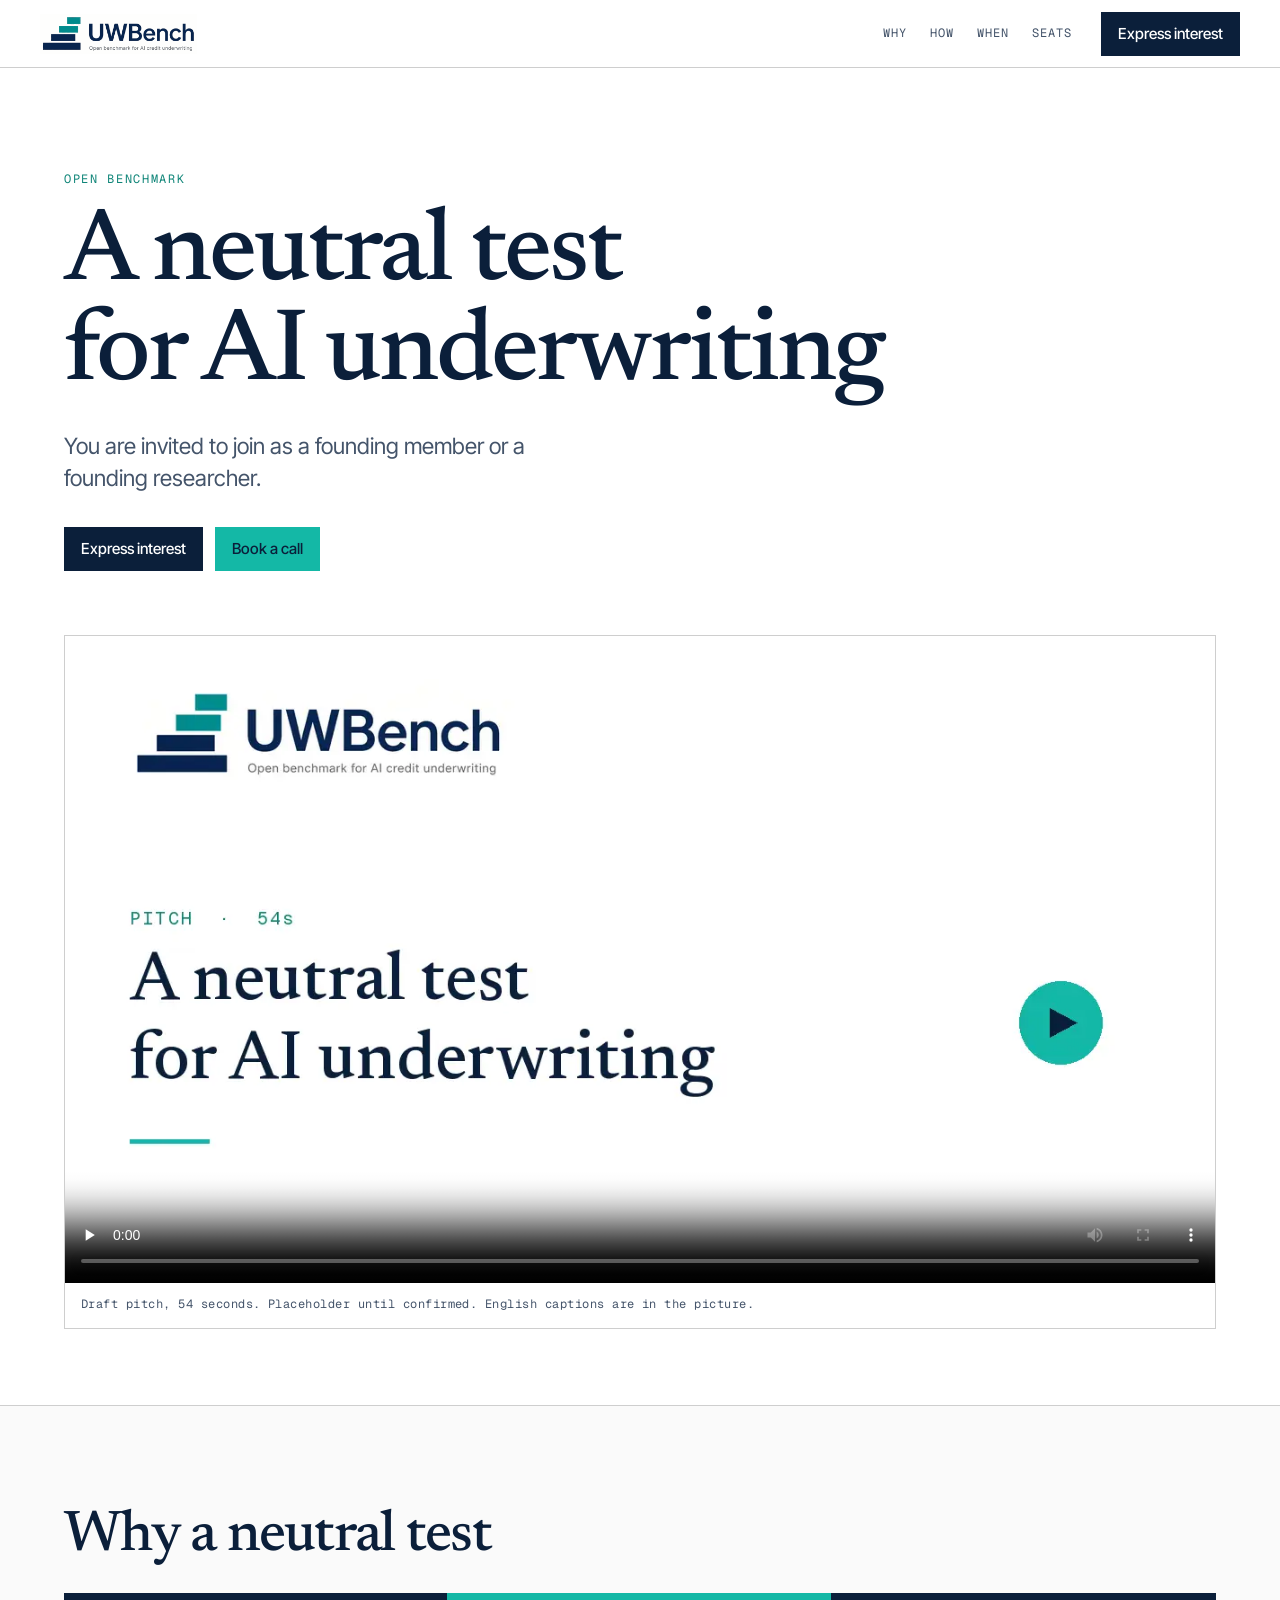
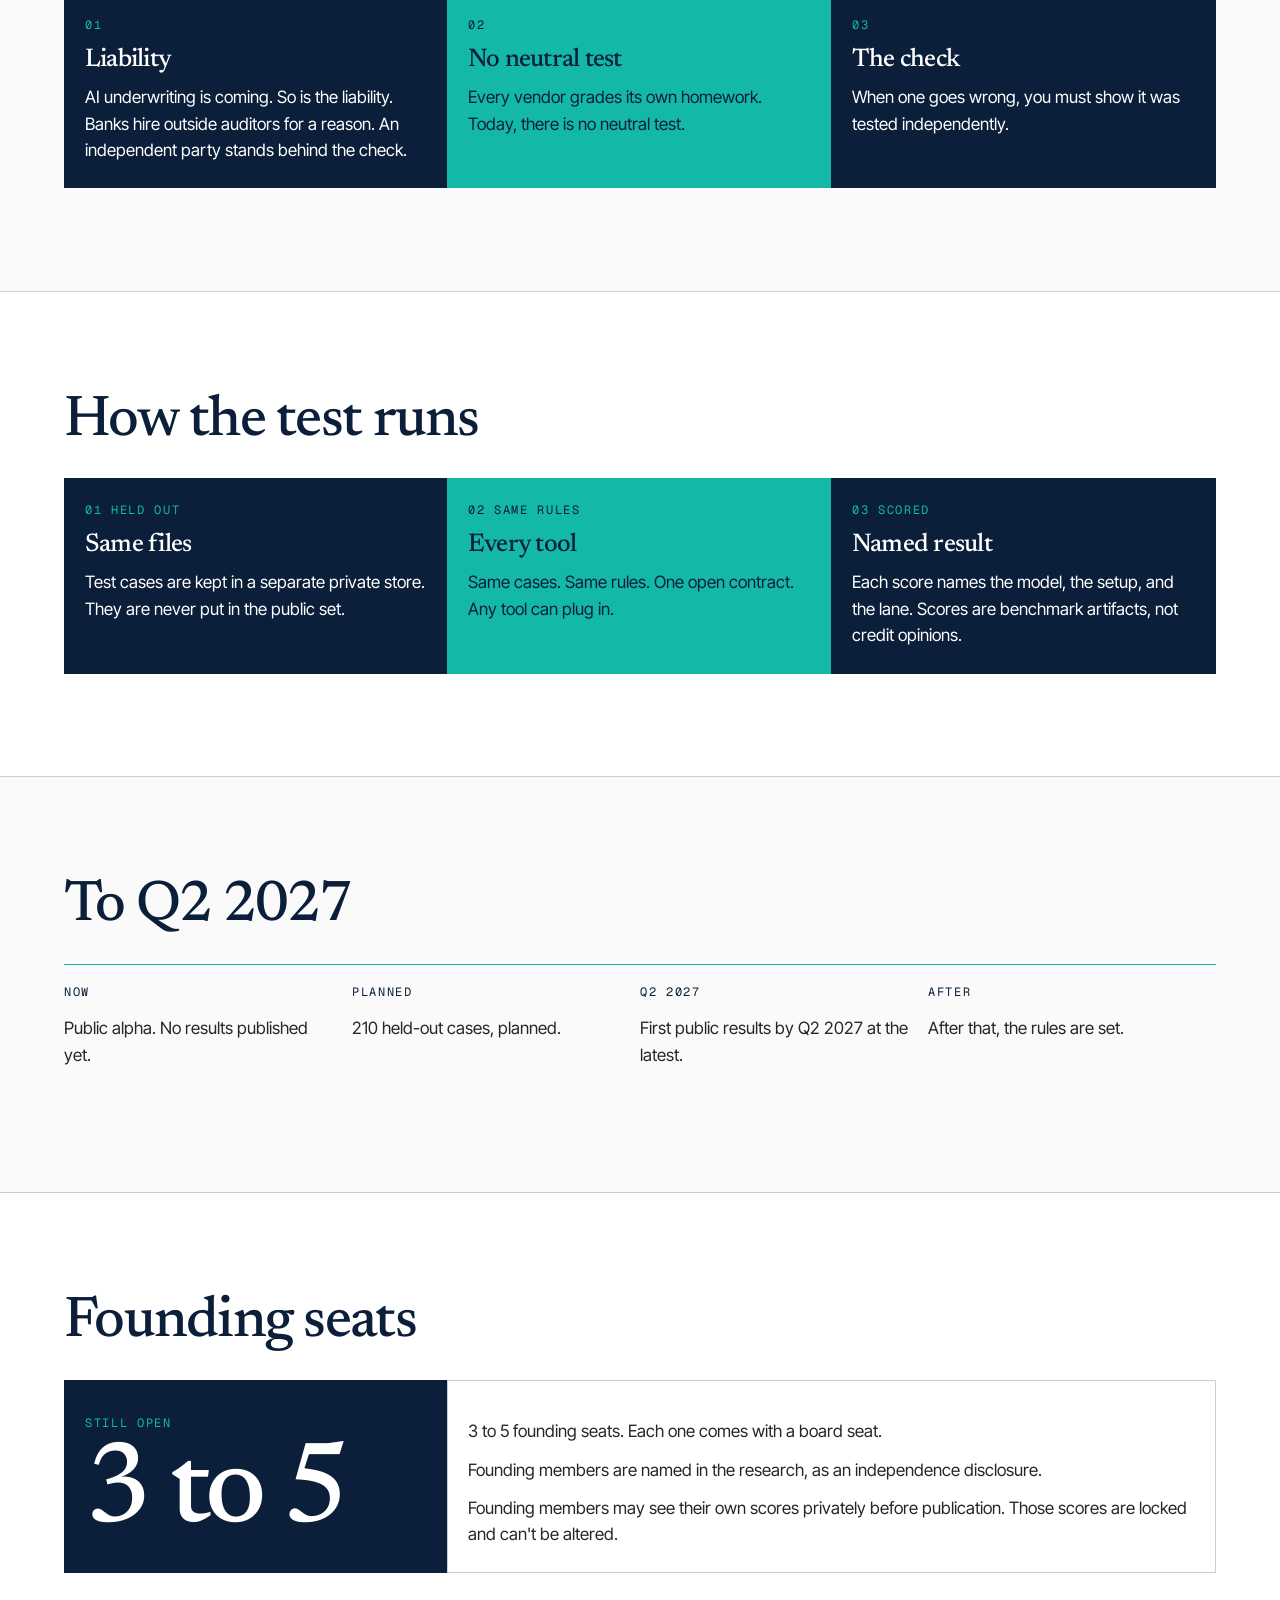
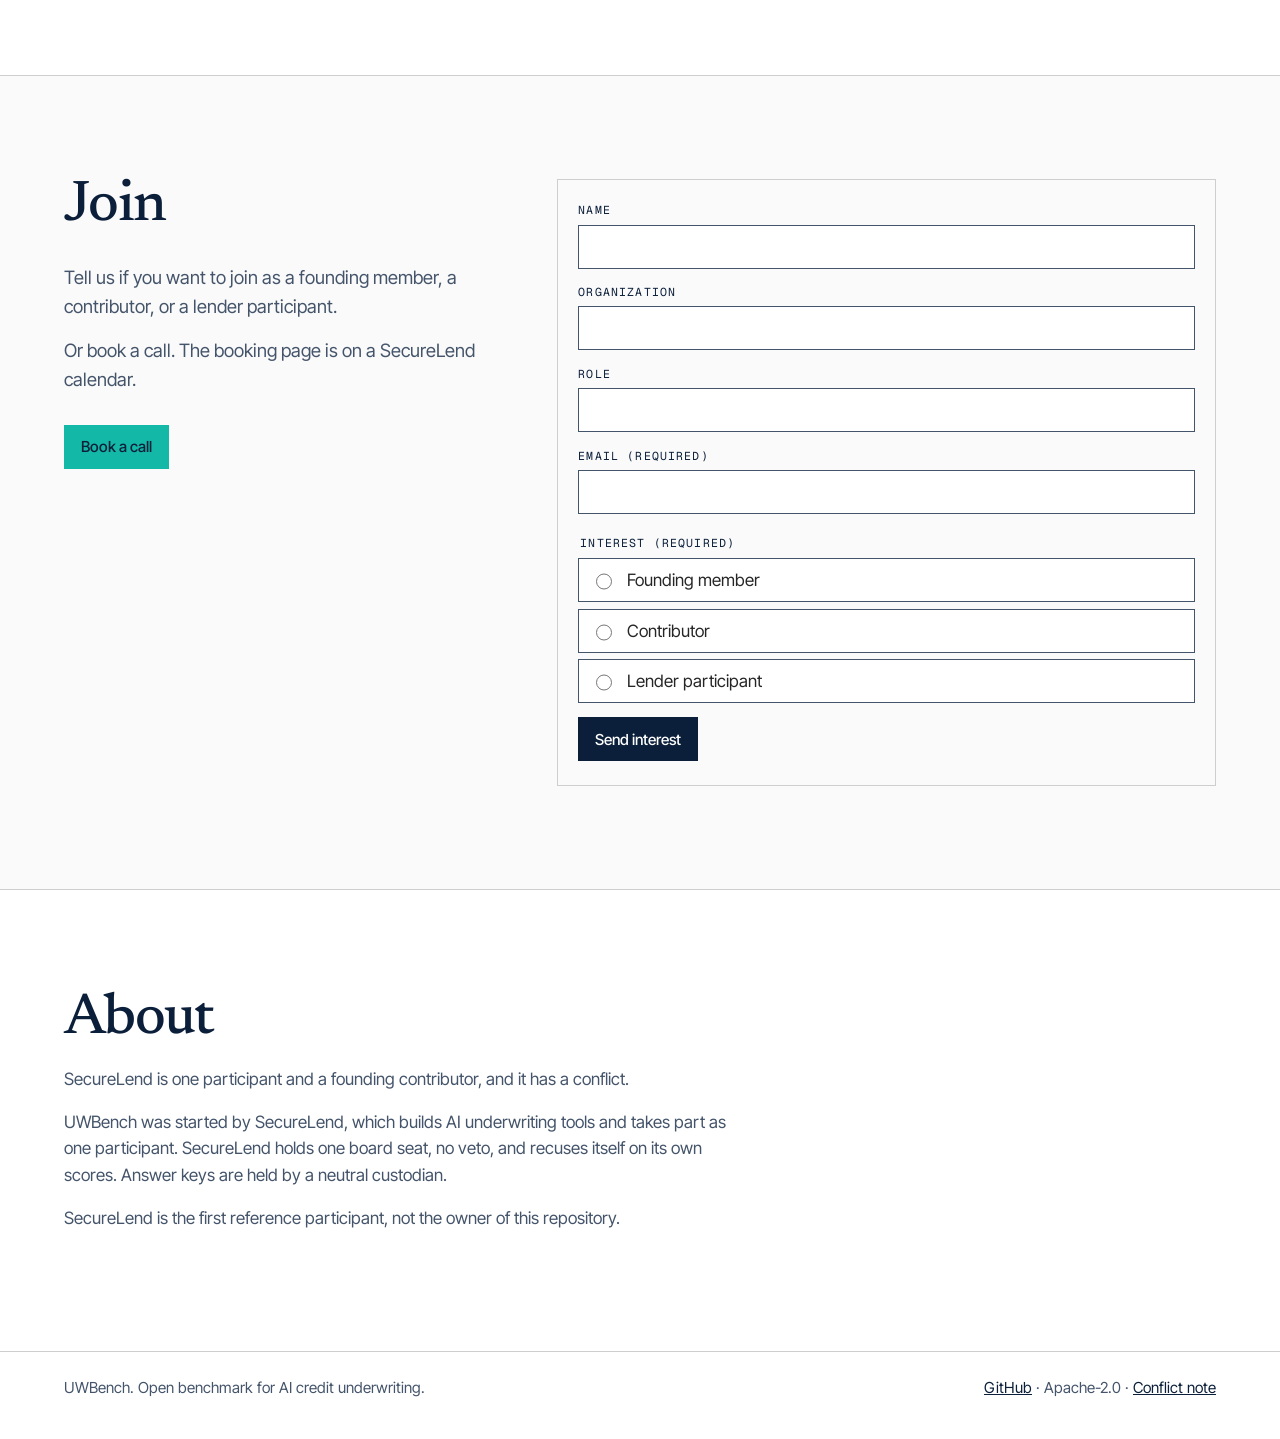
==== commit 9ea03d88: "Shrink the header logo so the poster can paint sooner The mark is the same file, saved smaller for t" ====
--- a/index.html
+++ b/index.html
@@ -25,7 +25,7 @@
     <meta name="twitter:image:alt" content="UWBench. A neutral test for AI underwriting. Public alpha. No official scores yet.">
     <link rel="preload" href="fonts/newsreader-latin.woff2" as="font" type="font/woff2" crossorigin>
     <link rel="preload" href="fonts/inter-tight-latin.woff2" as="font" type="font/woff2" crossorigin>
-    <link rel="preload" href="assets/pitch-poster.webp" as="image" type="image/webp">
+    <link rel="preload" href="assets/pitch-poster.webp" as="image" type="image/webp" fetchpriority="high">
     <link rel="stylesheet" href="css/styles.css">
     <script>
       if (window.matchMedia && !matchMedia("(prefers-reduced-motion: reduce)").matches) {
@@ -37,7 +37,7 @@
     <a class="skip" href="#main">Skip to content</a>
     <header class="site-header">
       <a class="logo" href="./">
-        <img src="assets/uwbench-logo.png" alt="UWBench. Open benchmark for AI credit underwriting." width="980" height="250">
+        <img src="assets/uwbench-logo.png" alt="UWBench. Open benchmark for AI credit underwriting." width="588" height="150">
       </a>
       <nav class="nav" aria-label="Page">
         <a href="#why">Why</a>
@@ -59,7 +59,7 @@
             <a class="btn btn-line" href="https://calendly.com/tobias-securelend/tobias-securelend-ai">Book a call</a>
           </div>
           <figure class="frame">
-            <video id="pitch" controls preload="none" width="1280" height="720">
+            <video id="pitch" controls preload="none" poster="assets/pitch-poster.webp" width="1280" height="720">
               <source src="assets/pitch-web.mp4" type="video/mp4">
               <track kind="captions" srclang="en" label="English" src="assets/pitch-captions.vtt">
               This browser cannot play the video. The same points are written on this page.
@@ -71,7 +71,7 @@
                 try {
                   webp = document.createElement("canvas").toDataURL("image/webp").indexOf("data:image/webp") === 0;
                 } catch (e) {}
-                v.poster = webp ? "assets/pitch-poster.webp" : "assets/pitch-poster.jpg";
+                if (!webp) v.poster = "assets/pitch-poster.jpg";
               })();
             </script>
             <figcaption>Draft pitch, 54 seconds. Placeholder until confirmed. English captions are in the picture.</figcaption>
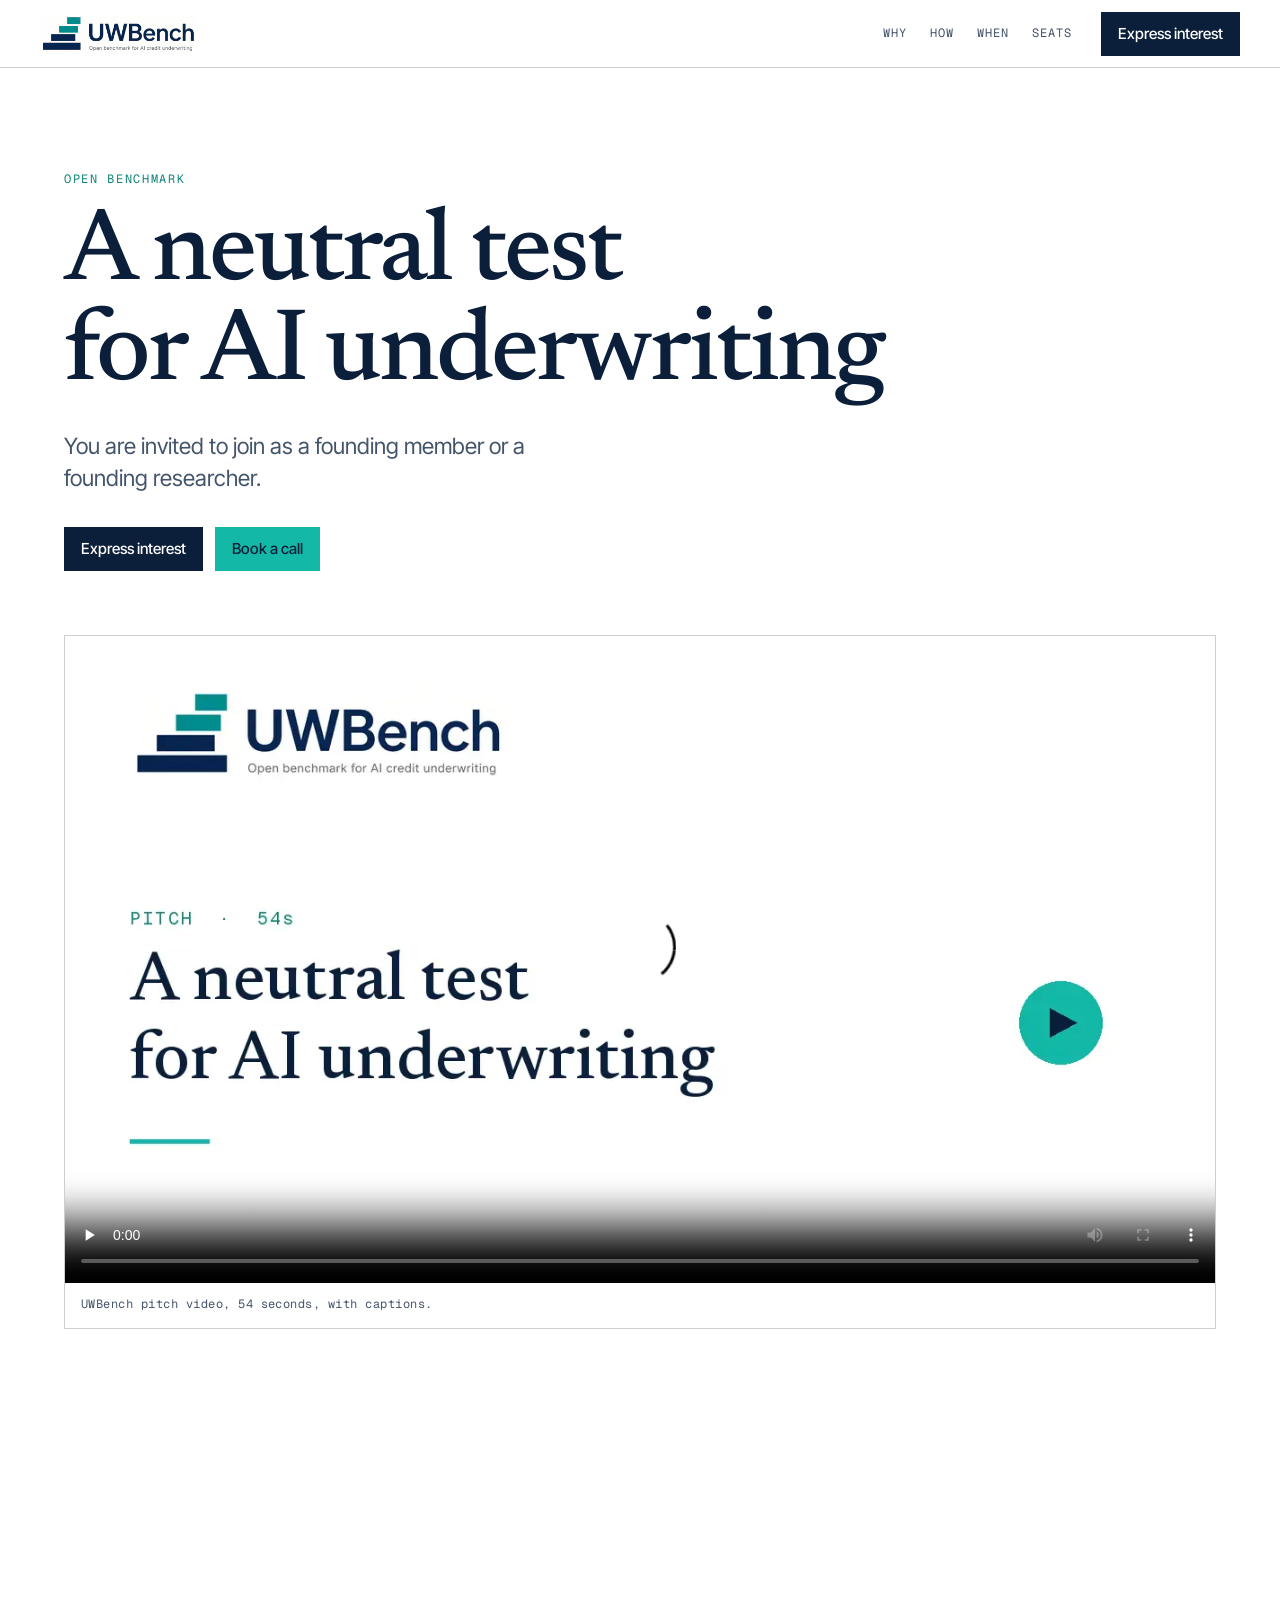
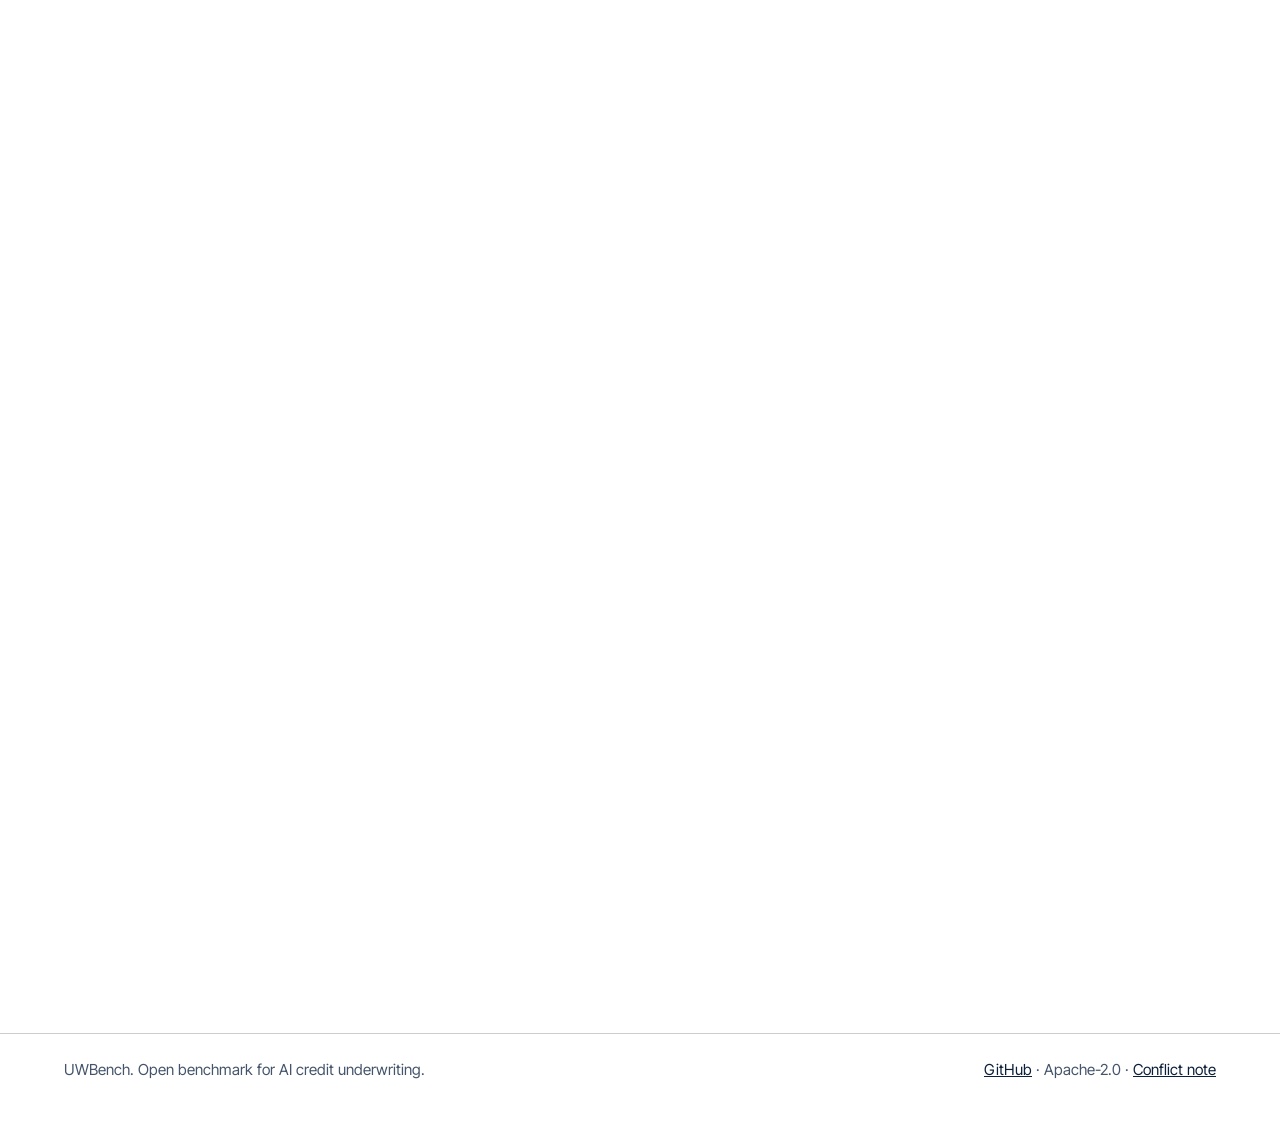
==== commit e8c1057b: "Use the EU HubSpot form and drop draft wording The Join section loads the official embed when it is " ====
--- a/index.html
+++ b/index.html
@@ -6,6 +6,7 @@
     <title>UWBench: a neutral test for AI underwriting</title>
     <meta name="description" content="UWBench is an open, neutral benchmark for AI credit underwriting. Public alpha. No official scores yet. First public results by Q2 2027.">
     <meta name="theme-color" content="#FFFFFF">
+    <meta http-equiv="Content-Security-Policy" content="default-src 'self'; base-uri 'self'; object-src 'none'; script-src 'self' https://js-eu1.hsforms.net; style-src 'self'; font-src 'self'; img-src 'self' data:; media-src 'self'; frame-src https://js-eu1.hsforms.net; connect-src 'self' https://js-eu1.hsforms.net https://forms-eu1.hsforms.com; form-action 'self' https://forms-eu1.hsforms.com https://js-eu1.hsforms.net">
     <link rel="icon" href="favicon.ico" sizes="any">
     <link rel="icon" href="assets/favicon-32.png" type="image/png" sizes="32x32">
     <link rel="apple-touch-icon" href="assets/apple-touch-icon.png">
@@ -27,12 +28,7 @@
     <link rel="preload" href="fonts/inter-tight-latin.woff2" as="font" type="font/woff2" crossorigin>
     <link rel="preload" href="assets/pitch-poster.webp" as="image" type="image/webp" fetchpriority="high">
     <link rel="stylesheet" href="css/styles.css">
-    <script>
-      if (window.matchMedia && !matchMedia("(prefers-reduced-motion: reduce)").matches) {
-        document.documentElement.classList.add("reveal");
-      }
-    </script>
-  </head>
+    </head>
   <body>
     <a class="skip" href="#main">Skip to content</a>
     <header class="site-header">
@@ -59,22 +55,12 @@
             <a class="btn btn-line" href="https://calendly.com/tobias-securelend/tobias-securelend-ai">Book a call</a>
           </div>
           <figure class="frame">
-            <video id="pitch" controls preload="none" poster="assets/pitch-poster.webp" width="1280" height="720">
+            <video id="pitch" controls preload="none" poster="assets/pitch-poster.webp" width="1280" height="720" aria-label="UWBench pitch video, 54 seconds, with captions">
               <source src="assets/pitch-web.mp4" type="video/mp4">
               <track kind="captions" srclang="en" label="English" src="assets/pitch-captions.vtt">
               This browser cannot play the video. The same points are written on this page.
             </video>
-            <script>
-              (function () {
-                var v = document.getElementById("pitch");
-                var webp = false;
-                try {
-                  webp = document.createElement("canvas").toDataURL("image/webp").indexOf("data:image/webp") === 0;
-                } catch (e) {}
-                if (!webp) v.poster = "assets/pitch-poster.jpg";
-              })();
-            </script>
-            <figcaption>Draft pitch, 54 seconds. Placeholder until confirmed. English captions are in the picture.</figcaption>
+            <figcaption>UWBench pitch video, 54 seconds, with captions.</figcaption>
           </figure>
         </div>
       </section>
@@ -160,7 +146,7 @@
             <div class="seat-copy">
               <ul>
                 <li>3 to 5 founding seats. Each one comes with a board seat.</li>
-                <li>Founding members are named in the research, as an independence disclosure.</li>
+                <li>Founding members are named in the research.</li>
                 <li>Founding members may see their own scores privately before publication. Those scores are locked and can't be altered.</li>
               </ul>
             </div>
@@ -176,48 +162,12 @@
             <p class="lede lede-next">Or book a call. The booking page is on a SecureLend calendar.</p>
             <p class="actions"><a class="btn btn-line" href="https://calendly.com/tobias-securelend/tobias-securelend-ai">Book a call</a></p>
           </div>
-          <div class="form-card">
-            <p id="form-success" class="form-success" role="status" tabindex="-1" hidden></p>
-            <form id="eoi-form" novalidate>
-              <p id="form-error" class="form-error" role="alert" tabindex="-1" hidden></p>
-              <noscript>
-                <p>JavaScript is off, so this form cannot send. You can book a call instead.</p>
-              </noscript>
-              <label class="field">
-                <span>Name</span>
-                <input id="name" name="name" type="text" autocomplete="name">
-              </label>
-              <label class="field">
-                <span>Organization</span>
-                <input id="organization" name="organization" type="text" autocomplete="organization">
-              </label>
-              <label class="field">
-                <span>Role</span>
-                <input id="role" name="role" type="text" autocomplete="organization-title">
-              </label>
-              <label class="field">
-                <span>Email (required)</span>
-                <input id="email" name="email" type="email" autocomplete="email" required aria-required="true">
-                <span class="field-error" id="email-error"></span>
-              </label>
-              <fieldset class="choices">
-                <legend class="choice-legend">Interest (required)</legend>
-                <label class="choice">
-                  <input id="interest" type="radio" name="interest" value="Founding member" required>
-                  <span>Founding member</span>
-                </label>
-                <label class="choice">
-                  <input type="radio" name="interest" value="Contributor">
-                  <span>Contributor</span>
-                </label>
-                <label class="choice">
-                  <input type="radio" name="interest" value="Lender participant">
-                  <span>Lender participant</span>
-                </label>
-                <span class="field-error" id="interest-error"></span>
-              </fieldset>
-              <button class="btn btn-mint" type="submit">Send interest</button>
-            </form>
+          <div class="form-card" id="join-form">
+            <div class="hs-form-frame" data-region="eu1" data-form-id="6bade691-4e5f-4368-9743-d8b0b908cbbd" data-portal-id="149355855" hidden></div>
+            <p id="form-fallback" class="form-fallback" hidden>The form did not load. Email <a href="mailto:tobias@underwritingbench.com">tobias@underwritingbench.com</a>.</p>
+            <noscript>
+              <p class="form-fallback">Email <a href="mailto:tobias@underwritingbench.com">tobias@underwritingbench.com</a> to join.</p>
+            </noscript>
           </div>
         </div>
       </section>
--- a/css/styles.css
+++ b/css/styles.css
@@ -376,71 +376,29 @@
 
 .form-card h2 { margin-bottom: 1.1rem; }
 
-.field, .choices { margin: 0 0 0.9rem; }
-
-.field { display: flex; flex-direction: column; gap: 0.35rem; }
-
-.field span, .choice-legend {
-  color: var(--heading);
-  font-family: var(--mono);
-  font-size: 0.72rem;
-  letter-spacing: 0.1em;
-  text-transform: uppercase;
-}
-
-input[type="text"],
-input[type="email"] {
+.hs-form-frame {
   width: 100%;
-  min-height: 44px;
-  padding: 0.55rem 0.7rem;
+  min-height: 28rem;
+  background: var(--bg);
+}
+
+.hs-form-frame iframe {
+  display: block;
+  width: 100%;
+  border: 0;
+  background: var(--bg);
+}
+
+.form-fallback {
+  margin: 0;
+  padding: 1rem;
+  color: var(--text);
+  background: var(--bg);
   border: 1px solid var(--field);
-  border-radius: 0;
-  background: var(--bg);
-  color: var(--text);
-  font: 1rem/1.4 var(--sans);
-}
-
-.choices { border: 0; padding: 0; }
-
-.choice {
-  display: flex;
-  align-items: center;
-  gap: 0.7rem;
-  min-height: 44px;
-  margin-top: 0.4rem;
-  padding: 0 0.7rem;
-  border: 1px solid var(--field);
-  background: var(--bg);
-}
-
-.choice input {
-  width: 1.05rem;
-  height: 1.05rem;
-  accent-color: var(--navy);
-}
-
-.field-error { margin: 0; color: var(--err); font-size: 0.95rem; }
-.field-error:not(:empty) { display: block; }
-
-input[aria-invalid="true"] { border-color: var(--err); }
-
-.form-error, .form-success {
-  margin: 0 0 1rem;
-  padding: 0.9rem 1rem;
-}
-
-.form-error {
-  color: var(--err);
-  border: 1px solid var(--err);
-  background: var(--bg);
-}
-
-.form-success {
-  color: var(--text);
-  border: 1px solid var(--line);
-  border-left: 3px solid var(--teal);
-  background: var(--bg);
-}
+  font-family: var(--sans);
+}
+
+.form-fallback a { color: var(--teal-text); }
 
 .about-note p { max-width: 42rem; }
 .about-note p + p { margin-top: 0.9rem; }
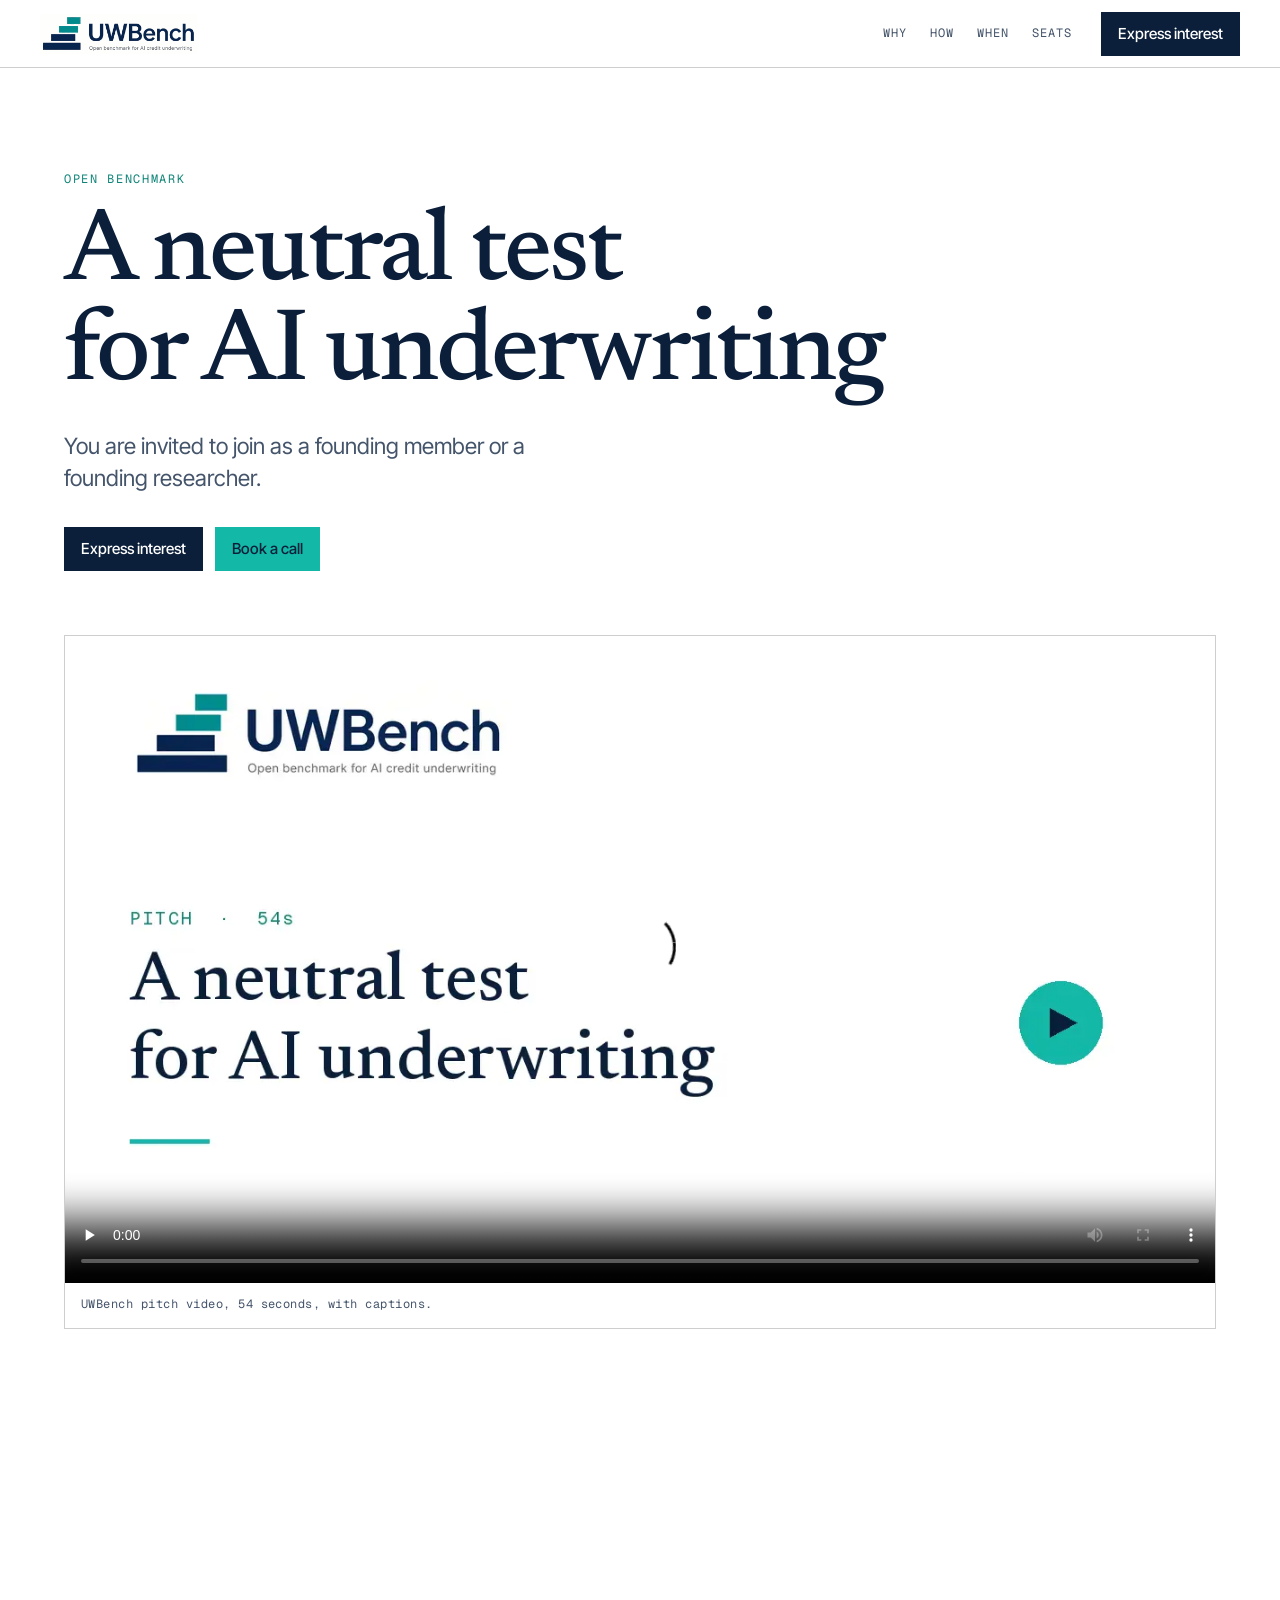
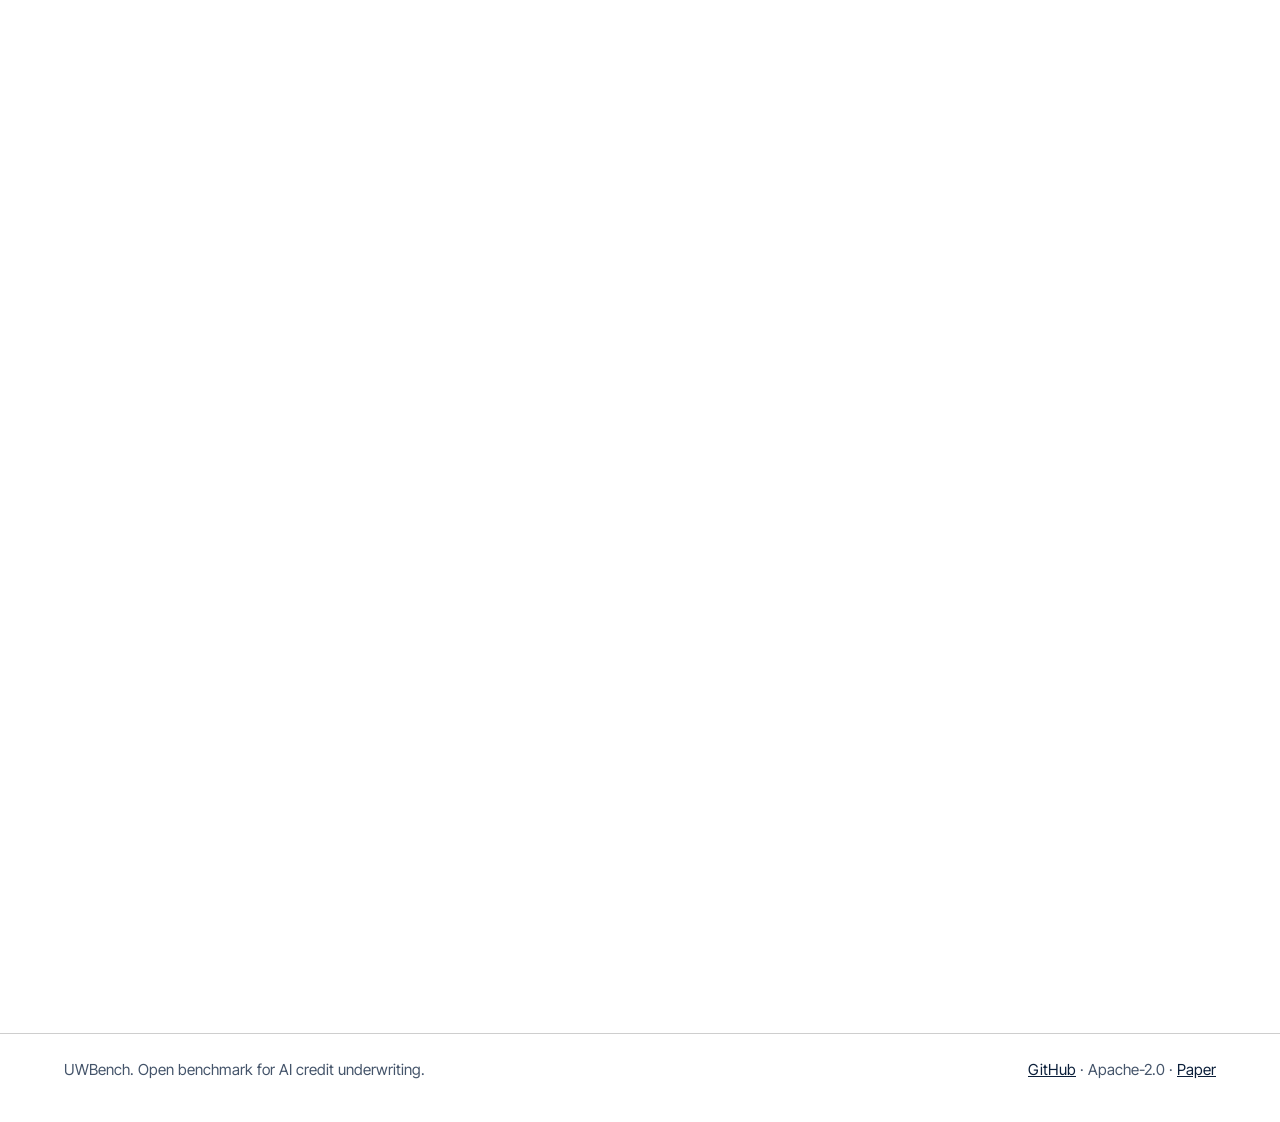
==== commit c4f23b96: "Replace footer Conflict note link with Zenodo paper link" ====
--- a/index.html
+++ b/index.html
@@ -6,7 +6,7 @@
     <title>UWBench: a neutral test for AI underwriting</title>
     <meta name="description" content="UWBench is an open, neutral benchmark for AI credit underwriting. Public alpha. No official scores yet. First public results by Q2 2027.">
     <meta name="theme-color" content="#FFFFFF">
-    <meta http-equiv="Content-Security-Policy" content="default-src 'self'; base-uri 'self'; object-src 'none'; script-src 'self' https://js-eu1.hsforms.net; style-src 'self'; font-src 'self'; img-src 'self' data:; media-src 'self'; frame-src https://js-eu1.hsforms.net; connect-src 'self' https://js-eu1.hsforms.net https://forms-eu1.hsforms.com; form-action 'self' https://forms-eu1.hsforms.com https://js-eu1.hsforms.net">
+    <meta http-equiv="Content-Security-Policy" content="default-src 'self'; base-uri 'self'; object-src 'none'; script-src 'self' https://js-eu1.hsforms.net; style-src 'self'; font-src 'self'; img-src 'self' data: https://forms-eu1.hsforms.com https://js-eu1.hsforms.net; media-src 'self'; frame-src https://js-eu1.hsforms.net; connect-src 'self' https://js-eu1.hsforms.net https://forms-eu1.hsforms.com; form-action 'self' https://forms-eu1.hsforms.com https://js-eu1.hsforms.net">
     <link rel="icon" href="favicon.ico" sizes="any">
     <link rel="icon" href="assets/favicon-32.png" type="image/png" sizes="32x32">
     <link rel="apple-touch-icon" href="assets/apple-touch-icon.png">
@@ -185,7 +185,7 @@
     <footer class="site-footer">
       <div class="wrap footer-row">
         <p>UWBench. Open benchmark for AI credit underwriting.</p>
-        <p><a href="https://github.com/uwbench/uwbench">GitHub</a> · Apache-2.0 · <a href="#about">Conflict note</a></p>
+        <p><a href="https://github.com/uwbench/uwbench">GitHub</a> · Apache-2.0 · <a href="https://zenodo.org/records/22035851">Paper</a></p>
       </div>
     </footer>
     <script src="js/form.js" defer></script>
